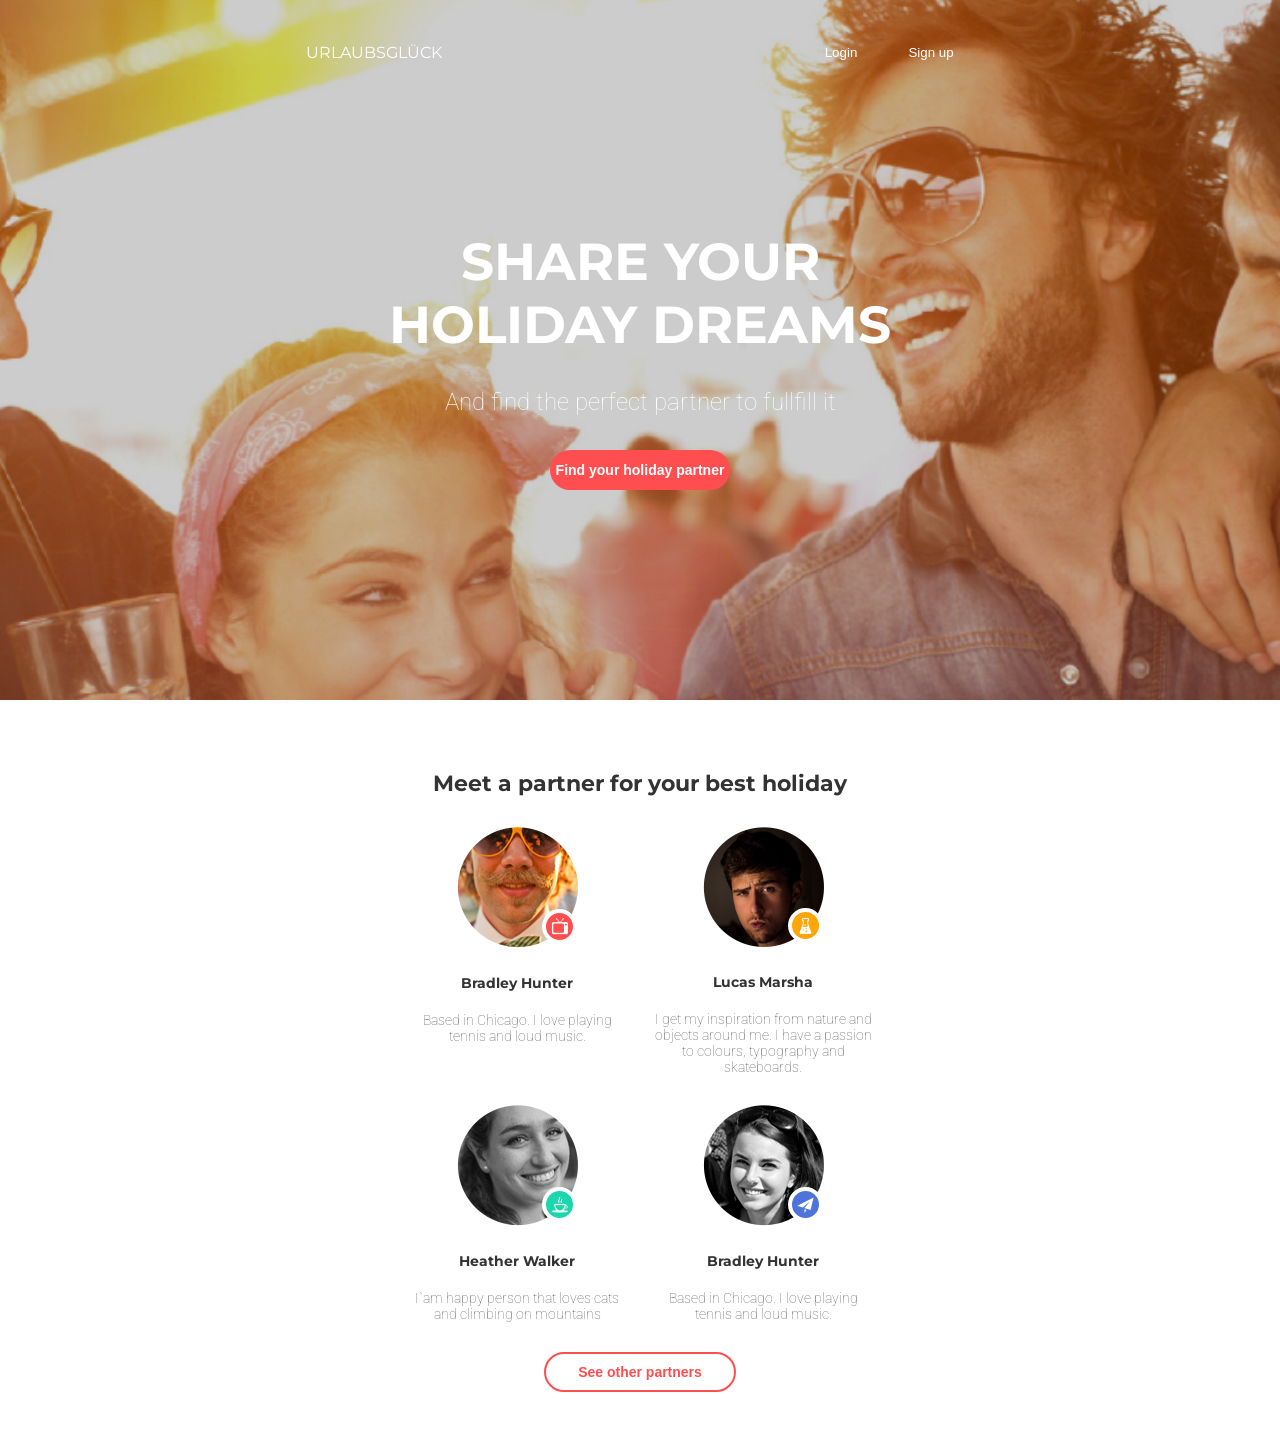
==== index.html @ a44e8bee "hw08 done" ====
<!DOCTYPE html>
<html lang="en">
  <head>
    <meta charset="UTF-8" />
    <meta name="viewport" content="width=device-width, initial-scale=1.0" />
    <title>Document</title>
    <link rel="stylesheet" href="/css/style.css" />
    <link rel="stylesheet" href="/css/media.css" />
    <link
      href="https://fonts.googleapis.com/css?family=Montserrat:700|Roboto:300&display=swap"
      rel="stylesheet"
    />
  </head>
  <body>
    <div id="wrapper">
      <div id="header">
        <div class="container">
          <div class="header-row">
            <div class="logo">
              <a href="#">Urlaubsglück</a>
            </div>
            <div class="user-box">
              <button class="authorization">
                <a href="#">Login</a>
              </button>
              <button class="authorization">
                <a href="#">Sign up</a>
              </button>
            </div>
          </div>
          <div class="title">
            <h1 class="header-text">Share your holiday dreams</h1>
            <h3 class="title-text">
              And find the perfect partner to fullfill it
            </h3>
            <button class="find-partner">Find your holiday partner</button>
          </div>
        </div>
      </div>
      <main id="main">
        <section class="banner"></section>
        <section class="section-main">
          <div class="container partners">
            <h2 class="main-title">Meet a partner for your best holiday</h2>
            <ul class="partner-list">
              <li class="partner-item">
                <div class="img-photo bradley">
                  <img src="img/bradley.png" alt="" class="partner-img" />
                </div>
                <h2 class="name">Bradley Hunter</h2>
                <p class="about">
                  Based in Chicago. I love playing tennis and loud music.
                </p>
              </li>
              <li class="partner-item">
                <div class="img-photo lucas">
                  <img src="img/lucas.png" alt="" class="partner-img" />
                </div>
                <h2 class="name">Lucas Marsha</h2>
                <p class="about">
                  I get my inspiration from nature and objects around me. I have
                  a passion to colours, typography and skateboards.
                </p>
              </li>
              <li class="partner-item">
                <div class="img-photo heather">
                  <img src="img/heather.png" alt="" class="partner-img" />
                </div>
                <h2 class="name">Heather Walker</h2>
                <p class="about">
                  I`am happy person that loves cats and climbing on mountains
                </p>
              </li>
              <li class="partner-item">
                <div class="img-photo bradley-girl">
                  <img src="img/bradley1.png" alt="" class="partner-img" />
                </div>
                <h2 class="name">Bradley Hunter</h2>
                <p class="about">
                  Based in Chicago. I love playing tennis and loud music.
                </p>
              </li>
            </ul>
            <button class="button">See other partners</button>
          </div>
        </section>
      </main>
    </div>
  </body>
</html>
---- css/style.css ----
html {
  box-sizing: border-box;
}

*,
::before,
::after {
  box-sizing: inherit;
}

a {
  text-decoration: none;
}

body {
  margin: 0;
  font-family: "Montserrat", sans-serif;
}

#wrapper {
  position: relative;
  overflow: hidden;
  width: 100%;
}

#header {
  position: absolute;
  right: 0;
  left: 0;
}

.container {
  max-width: 940px;
  margin: 0 auto;
}

/* HEADER SECTION */

.header-row {
  display: flex;
}

.logo {
  text-transform: uppercase;
}

.logo a {
  color: #ffffff;
}

.authorization {
  width: 86px;
  height: 32px;
  display: inline-block;
  vertical-align: middle;
  background-color: transparent;
  border: none;
  color: #ffffff;
}

.authorization a {
  color: #ffffff;
}

.authorization:hover {
  border: 2px solid #ffffff;
  border-radius: 20px;
}

.title {
  text-align: center;
  color: #ffffff;
}

.header-text {
  text-transform: uppercase;
  font-weight: 700;
  margin: 0;
}

.title-text {
  margin: 0 auto;
  font-family: "Roboto", sans-serif;
  font-weight: lighter;
  margin-bottom: 34px;
}

.find-partner {
  height: 40px;
  border-radius: 20px;
  background-color: #ff4e50;
  font-weight: 700;
  font-size: 14px;
  border: none;
  color: #ffffff;
}

/* MAIN SECTION */

.banner {
  background-size: cover;
  background-color: black;
}

.partners {
  padding-bottom: 72px;
}

.section-main {
  padding-top: 70px;
  text-align: center;
}

.main-title {
  font-weight: 700;
  font-size: 22px;
  margin: 0;
  color: #333333;
}

.partner-list {
  list-style: none;
  padding: 0;
  margin: 0;
}

.partner-item {
  width: 220px;
  margin: 0 auto;
  padding-bottom: 30px;
}

.img-photo {
  position: relative;
  margin-bottom: 22px;
}

.img-photo::after {
  content: "";
  position: absolute;
  display: block;
  width: 35px;
  height: 35px;
  border-radius: 50%;
  border: 4px solid #ffffff;
  right: 50px;
  bottom: 8px;
  background-repeat: no-repeat;
  background-position: center;
}

.bradley::after {
  background-image: url(/img/icon1.png);
  background-color: #ff4e50;
}

.lucas::after {
  background-image: url(/img/icon2.png);
  background-color: #ffa507;
}

.heather::after {
  background-image: url(/img/icon3.png);
  background-color: #1cd7ad;
}

.bradley-girl::after {
  background-image: url(/img/icon4.png);
  background-color: #4e73db;
}

.name {
  font-weight: 700;
  font-size: 14px;
  color: #333333;
  margin: 0;
  margin-bottom: 20px;
}

.about {
  font-family: "Roboto", sans-serif;
  font-weight: lighter;
  font-size: 14px;
  color: #666666;
  margin: 0;
}

.button {
  font-weight: 700;
  font-size: 14px;
  border-radius: 20px;
  border: 2px solid #ff4e50;
  height: 40px;
  background-color: #fff;
  color: #ff4e50;
}
---- css/media.css ----
/* MOBILE */
@media (max-width: 767px) {
  #header {
    padding-top: 20px;
  }

  .header-row {
    flex-direction: column-reverse;
    align-items: center;
  }

  .logo {
    margin-bottom: 40px;
  }

  .user-box {
    margin-bottom: 100px;
  }

  .header-text {
    width: 292px;
    font-size: 30px;
    margin: 0 auto;
    margin-bottom: 18px;
  }

  .title-text {
    width: 220px;
    font-size: 18px;
  }

  .partner {
    width: 280px;
  }

  .banner {
    background-image: url(/img/mobile.png);
    height: 540px;
    background-position: center;
    padding-top: 70px;
  }

  .partners {
    padding-bottom: 56px;
  }

  .main-title {
    padding-bottom: 20px;
  }

  .button {
    width: 280px;
  }
}

/* TABLET */
@media (min-width: 768px) {
  .container {
    width: 748px;
  }

  .header-row {
    justify-content: space-between;
    align-items: center;
    padding-top: 36px;
    padding-bottom: 162px;
  }

  .logo {
    padding-left: 40px;
  }

  .user-box {
    padding-right: 40px;
  }

  .header-text {
    margin: 0 auto;
    font-size: 52px;
    margin-bottom: 32px;
    width: 504px;
  }

  .title-text {
    width: 404px;
    font-size: 24px;
  }

  .partner {
    width: 226px;
  }

  .banner {
    background-image: url(/img/tablet.png);
    height: 700px;
  }

  .partners {
    width: 492px;
    padding-bottom: 40px;
  }

  .main-title {
    padding-bottom: 30px;
  }

  .partner-list {
    display: flex;
    flex-wrap: wrap;
  }

  .button {
    width: 192px;
  }
}

/* DESKTOP */
@media (min-width: 1440px) {
  .container {
    width: 940px;
  }

  .banner {
    background-image: url(/img/desktop.png);
  }
}
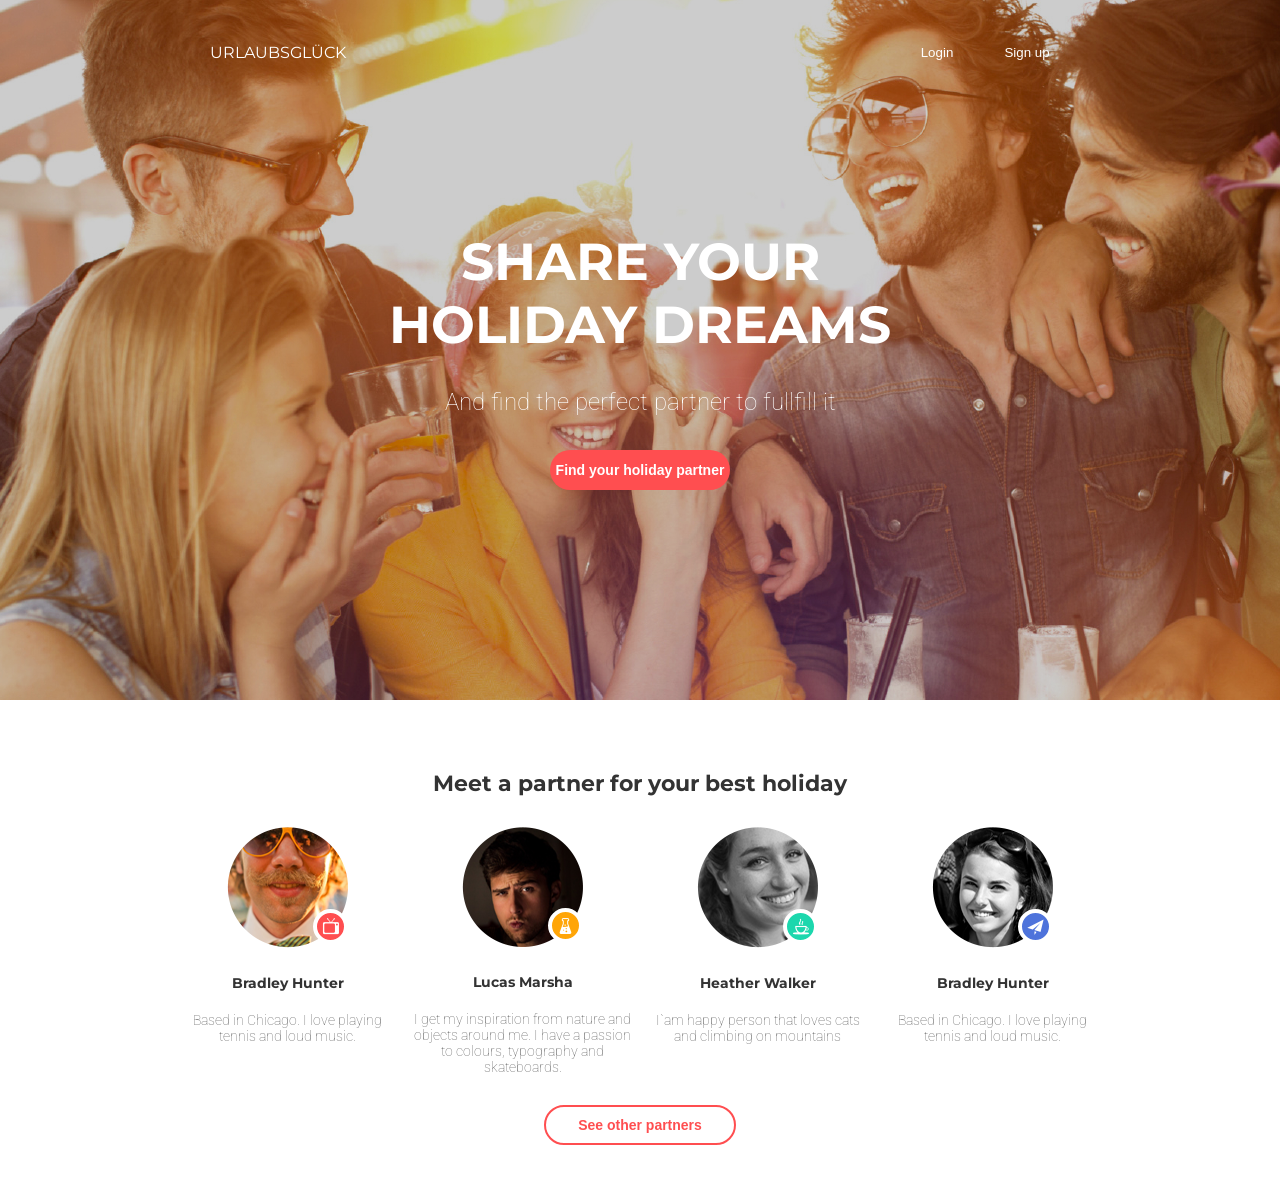
==== commit b2155e73: "fix" ====
--- a/index.html
+++ b/index.html
@@ -4,10 +4,11 @@
     <meta charset="UTF-8" />
     <meta name="viewport" content="width=device-width, initial-scale=1.0" />
     <title>Document</title>
+    <link rel="stylesheet" href="/css/normalize.css" />
     <link rel="stylesheet" href="/css/style.css" />
     <link rel="stylesheet" href="/css/media.css" />
     <link
-      href="https://fonts.googleapis.com/css?family=Montserrat:700|Roboto:300&display=swap"
+      href="https://fonts.googleapis.com/css?family=Montserrat:700%7CRoboto:300&display=swap"
       rel="stylesheet"
     />
   </head>
@@ -20,12 +21,8 @@
               <a href="#">Urlaubsglück</a>
             </div>
             <div class="user-box">
-              <button class="authorization">
-                <a href="#">Login</a>
-              </button>
-              <button class="authorization">
-                <a href="#">Sign up</a>
-              </button>
+              <button class="authorization">Login</button>
+              <button class="authorization">Sign up</button>
             </div>
           </div>
           <div class="title">
--- a/css/style.css
+++ b/css/style.css
@@ -55,10 +55,6 @@
   vertical-align: middle;
   background-color: transparent;
   border: none;
-  color: #ffffff;
-}
-
-.authorization a {
   color: #ffffff;
 }
 
--- a/css/media.css
+++ b/css/media.css
@@ -115,7 +115,7 @@
 }
 
 /* DESKTOP */
-@media (min-width: 1440px) {
+@media (min-width: 1024px) {
   .container {
     width: 940px;
   }
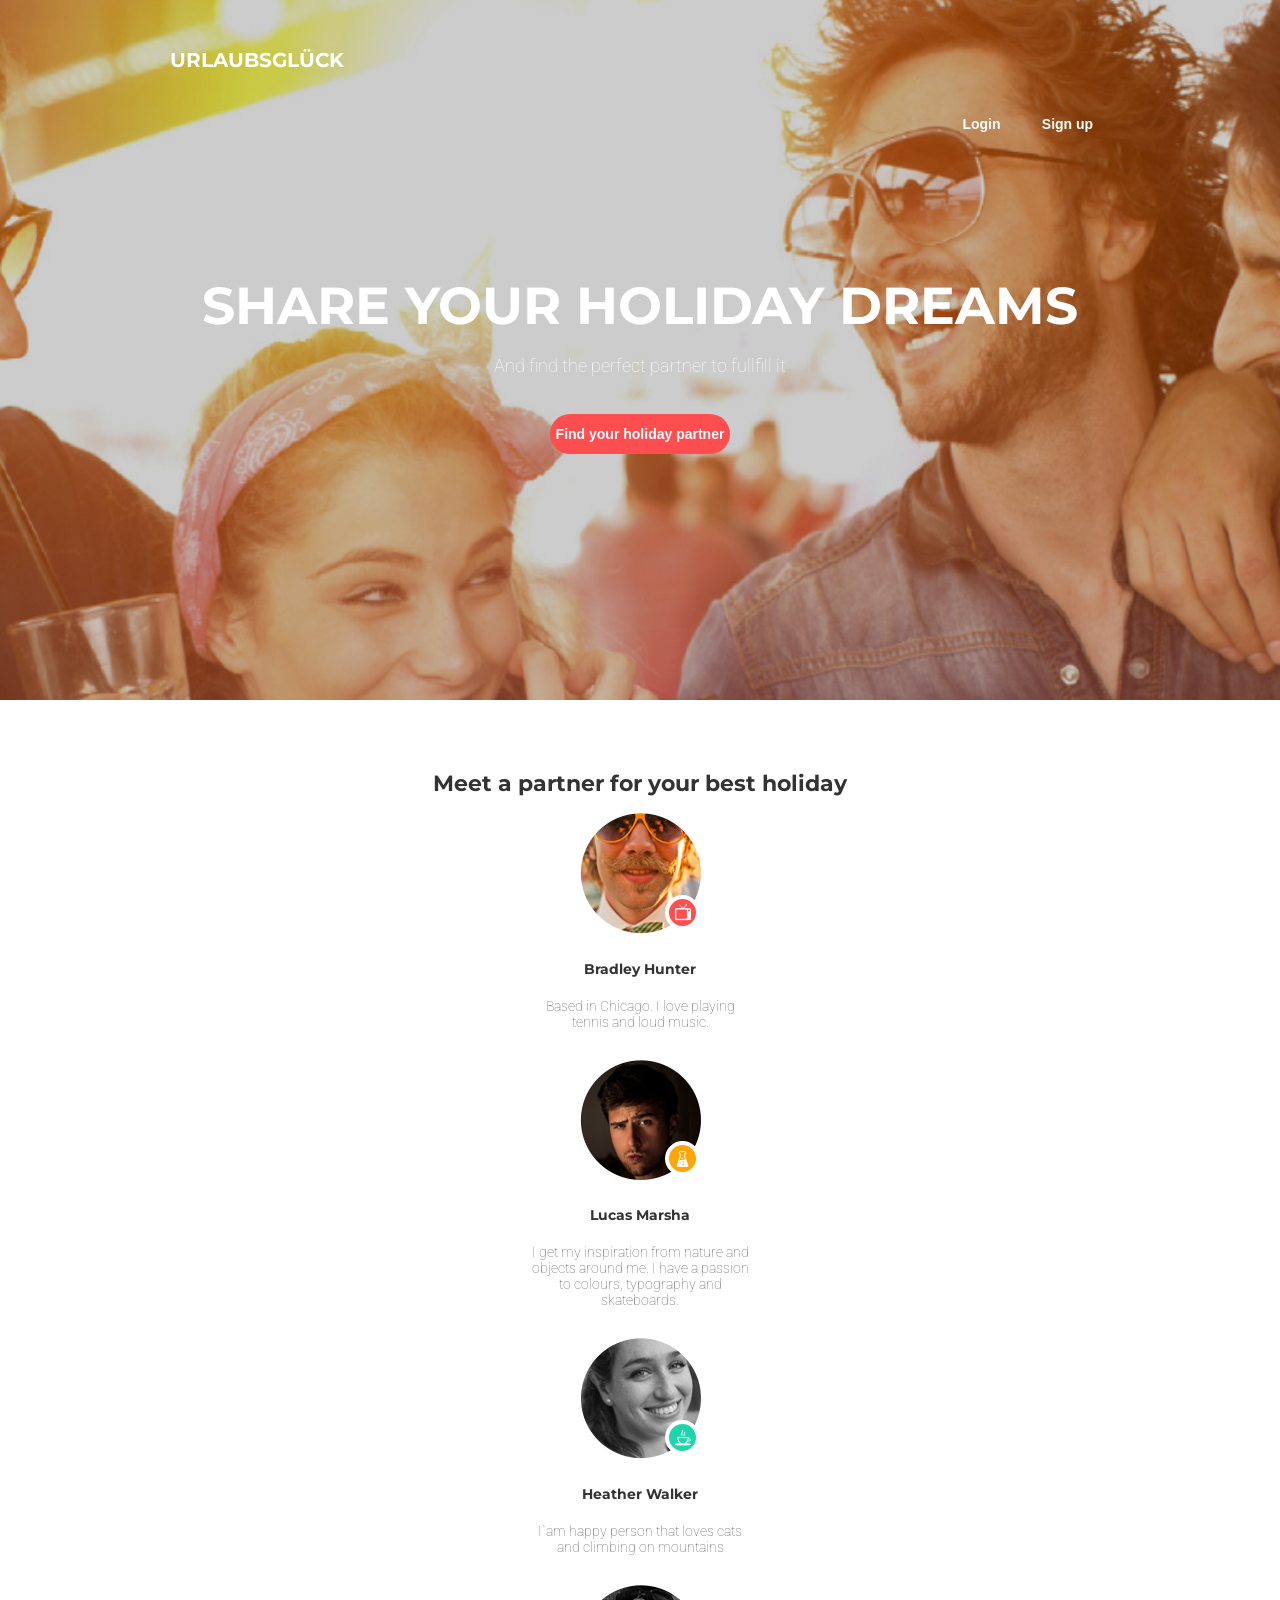
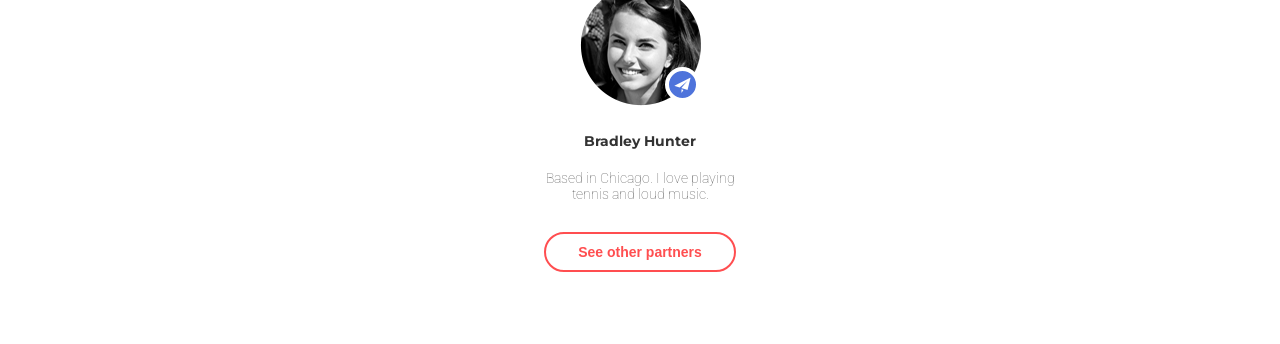
==== commit 784716f1: "hw9 done" ====
--- a/index.html
+++ b/index.html
@@ -1,87 +1,113 @@
 <!DOCTYPE html>
 <html lang="en">
-  <head>
-    <meta charset="UTF-8" />
-    <meta name="viewport" content="width=device-width, initial-scale=1.0" />
-    <title>Document</title>
-    <link rel="stylesheet" href="/css/normalize.css" />
-    <link rel="stylesheet" href="/css/style.css" />
-    <link rel="stylesheet" href="/css/media.css" />
-    <link
-      href="https://fonts.googleapis.com/css?family=Montserrat:700%7CRoboto:300&display=swap"
-      rel="stylesheet"
-    />
-  </head>
-  <body>
-    <div id="wrapper">
-      <div id="header">
-        <div class="container">
-          <div class="header-row">
-            <div class="logo">
-              <a href="#">Urlaubsglück</a>
+<head>
+  <meta charset="UTF-8" />
+  <meta name="viewport" content="width=device-width, initial-scale=1.0" />
+  <title>Document</title>
+  <link rel="stylesheet" href="/css/bootstrap-grid.min.css">
+  <link rel="stylesheet" href="/css/normalize.css" />
+  <link rel="stylesheet" href="/css/style.css" />
+  <link href="https://fonts.googleapis.com/css?family=Montserrat:700%7CRoboto:300&display=swap" rel="stylesheet" />
+</head>
+<body>
+  <div id="wrapper">
+    <header id="header">
+      <div class="container header">
+        <div class="row">
+          <div class="col-12">
+            <div class="row justify-content-md-between">
+              <div class="head col-12 col-md-5 col-xl-3">
+                <a href="#">Urlaubsglück</a>
+              </div>
+              <div class="col-12 col-md-6 col-xl-3">
+                <div class="user-box">
+                  <button class="authorization">Login</button>
+                  <button class="authorization">Sign up</button>
+                </div>
+              </div>
             </div>
-            <div class="user-box">
-              <button class="authorization">Login</button>
-              <button class="authorization">Sign up</button>
+            <div class="row title justify-content-center">
+              <div class="col-12 col-md-9 col-xl-8">
+                <div class="content">
+                  <h1 class="header-text">Share your holiday dreams</h1>
+                  <h3 class="title-text">
+                    And find the perfect partner to fullfill it
+                  </h3>
+                  <button class="find-partner">Find your holiday partner</button>
+                </div>
+              </div>
             </div>
-          </div>
-          <div class="title">
-            <h1 class="header-text">Share your holiday dreams</h1>
-            <h3 class="title-text">
-              And find the perfect partner to fullfill it
-            </h3>
-            <button class="find-partner">Find your holiday partner</button>
           </div>
         </div>
       </div>
-      <main id="main">
-        <section class="banner"></section>
-        <section class="section-main">
-          <div class="container partners">
-            <h2 class="main-title">Meet a partner for your best holiday</h2>
-            <ul class="partner-list">
-              <li class="partner-item">
-                <div class="img-photo bradley">
-                  <img src="img/bradley.png" alt="" class="partner-img" />
+    </header>
+
+    <main id="main">
+      <section class="banner"></section>
+      <section class="section-main">
+        <div class="container partners">
+          <div class="row justify-content-md-between">
+            <div class="col-12">
+              <h2 class="main-title">Meet a partner for your best holiday</h2>
+              <div class="row">
+                <div class="col-12">
+                  <ul class="partner-list">
+                    <div class="row">
+                      <div class="col-12 col-md-6 col-xl-3">
+                        <li class="partner-item">
+                          <div class="img-photo bradley">
+                            <img src="img/bradley.png" alt="" class="partner-img" />
+                          </div>
+                          <h2 class="name">Bradley Hunter</h2>
+                          <p class="about">
+                            Based in Chicago. I love playing tennis and loud music.
+                          </p>
+                        </li>
+                      </div>
+                      <div class="col-12 col-md-6 col-xl-3">
+                        <li class="partner-item">
+                          <div class="img-photo lucas">
+                            <img src="img/lucas.png" alt="" class="partner-img" />
+                          </div>
+                          <h2 class="name">Lucas Marsha</h2>
+                          <p class="about">
+                            I get my inspiration from nature and objects around me. I have
+                            a passion to colours, typography and skateboards.
+                          </p>
+                        </li>
+                      </div>
+                      <div class="col-12 col-md-6 col-xl-3">
+                        <li class="partner-item">
+                          <div class="img-photo heather">
+                            <img src="img/heather.png" alt="" class="partner-img" />
+                          </div>
+                          <h2 class="name">Heather Walker</h2>
+                          <p class="about">
+                            I`am happy person that loves cats and climbing on mountains
+                          </p>
+                        </li>
+                      </div>
+                      <div class="col-12 col-md-6 col-xl-3">
+                        <li class="partner-item">
+                          <div class="img-photo bradley-girl">
+                            <img src="img/bradley1.png" alt="" class="partner-img" />
+                          </div>
+                          <h2 class="name">Bradley Hunter</h2>
+                          <p class="about">
+                            Based in Chicago. I love playing tennis and loud music.
+                          </p>
+                        </li>
+                      </div>
+                    </div>
+                  </ul>
                 </div>
-                <h2 class="name">Bradley Hunter</h2>
-                <p class="about">
-                  Based in Chicago. I love playing tennis and loud music.
-                </p>
-              </li>
-              <li class="partner-item">
-                <div class="img-photo lucas">
-                  <img src="img/lucas.png" alt="" class="partner-img" />
-                </div>
-                <h2 class="name">Lucas Marsha</h2>
-                <p class="about">
-                  I get my inspiration from nature and objects around me. I have
-                  a passion to colours, typography and skateboards.
-                </p>
-              </li>
-              <li class="partner-item">
-                <div class="img-photo heather">
-                  <img src="img/heather.png" alt="" class="partner-img" />
-                </div>
-                <h2 class="name">Heather Walker</h2>
-                <p class="about">
-                  I`am happy person that loves cats and climbing on mountains
-                </p>
-              </li>
-              <li class="partner-item">
-                <div class="img-photo bradley-girl">
-                  <img src="img/bradley1.png" alt="" class="partner-img" />
-                </div>
-                <h2 class="name">Bradley Hunter</h2>
-                <p class="about">
-                  Based in Chicago. I love playing tennis and loud music.
-                </p>
-              </li>
-            </ul>
-            <button class="button">See other partners</button>
+              </div>
+            </div>
           </div>
-        </section>
-      </main>
-    </div>
-  </body>
-</html>
+          <button class="button">See other partners</button>
+        </div>
+      </section>
+    </main>
+  </div>
+</body>
+</html>
--- a/css/style.css
+++ b/css/style.css
@@ -30,14 +30,32 @@
 }
 
 .container {
-  max-width: 940px;
+  max-width: 320px;
   margin: 0 auto;
 }
 
 /* HEADER SECTION */
 
-.header-row {
-  display: flex;
+@media (max-width: 767px) {
+  .header .row {
+    flex-direction: column-reverse;
+    padding-top: 10px;
+    text-align: center;
+  }
+}
+
+
+.head {
+  flex-direction: column-reverse;
+  text-transform: uppercase;
+  font-size: 20px;
+  font-weight: bold;
+  padding-bottom: 36px;
+}
+
+.head a {
+  color: #fff;
+
 }
 
 .logo {
@@ -46,6 +64,11 @@
 
 .logo a {
   color: #ffffff;
+}
+
+.user-box {
+  justify-content: flex-end;
+  padding-bottom: 114px;
 }
 
 .authorization {
@@ -55,6 +78,8 @@
   vertical-align: middle;
   background-color: transparent;
   border: none;
+  font-size: 14px;
+  font-weight: bold;
   color: #ffffff;
 }
 
@@ -70,15 +95,28 @@
 
 .header-text {
   text-transform: uppercase;
-  font-weight: 700;
+  font-size: 30px;
+  font-weight: 700;
+  padding-bottom: 18px;
   margin: 0;
 }
 
 .title-text {
   margin: 0 auto;
   font-family: "Roboto", sans-serif;
+  font-size: 18px;
   font-weight: lighter;
-  margin-bottom: 34px;
+  margin-bottom: 16px;
+}
+
+@media (max-width: 767px) {
+  .title .col-12 {
+    padding: 0;
+  }
+  
+  .title-text {
+    max-width: 222px;
+  }
 }
 
 .find-partner {
@@ -94,6 +132,9 @@
 /* MAIN SECTION */
 
 .banner {
+  background-image: url(/img/mobile.png);
+  height: 540px;
+  padding-top: 70px;
   background-size: cover;
   background-color: black;
 }
@@ -110,6 +151,7 @@
 .main-title {
   font-weight: 700;
   font-size: 22px;
+  padding-bottom: 16px;
   margin: 0;
   color: #333333;
 }
@@ -189,4 +231,57 @@
   height: 40px;
   background-color: #fff;
   color: #ff4e50;
-}
+  width: 192px;
+}
+
+
+/* MEDIA  */
+
+@media (min-width: 768px) {
+  .container {
+    min-width: 492px;
+  }
+
+  #header {
+  padding-top: 48px;  
+  }
+
+  .header {
+  max-width: 748px;
+  }
+
+  .header-text {
+    font-size: 52px;
+  }
+
+  .title-text {
+    margin-bottom: 38px;
+  }
+
+  .user-box {
+    display: flex;
+    padding-bottom: 134px;
+  }
+
+  .banner {
+    height: 700px;
+    background-image: url(/img/tablet.png);
+  }
+}
+
+@media (min-width: 1200px) {
+  .container {
+    min-width: 941px;
+  }
+}
+
+
+@media (min-width: 1440px) {
+  .container {
+    min-width: 970px;
+  }
+
+  .banner {
+    background-image: url(/img/desktop.png);
+  }
+}
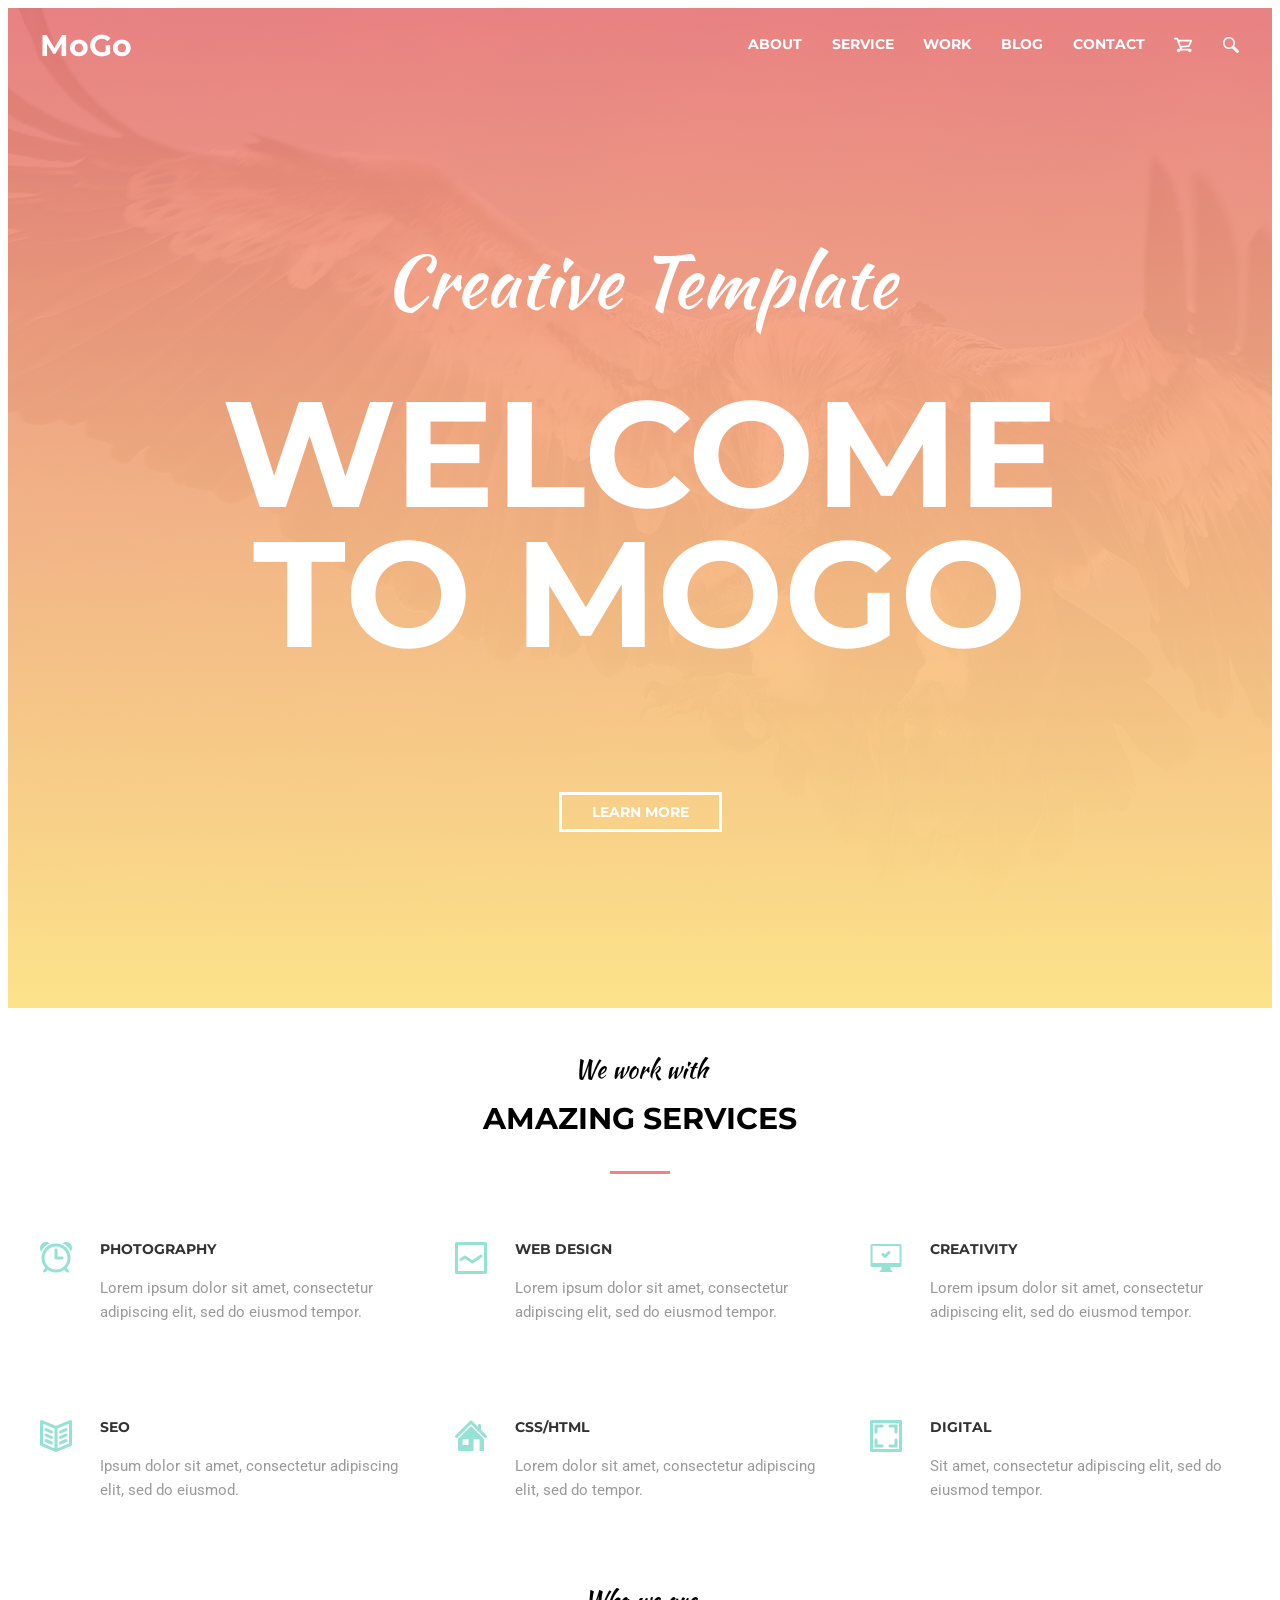
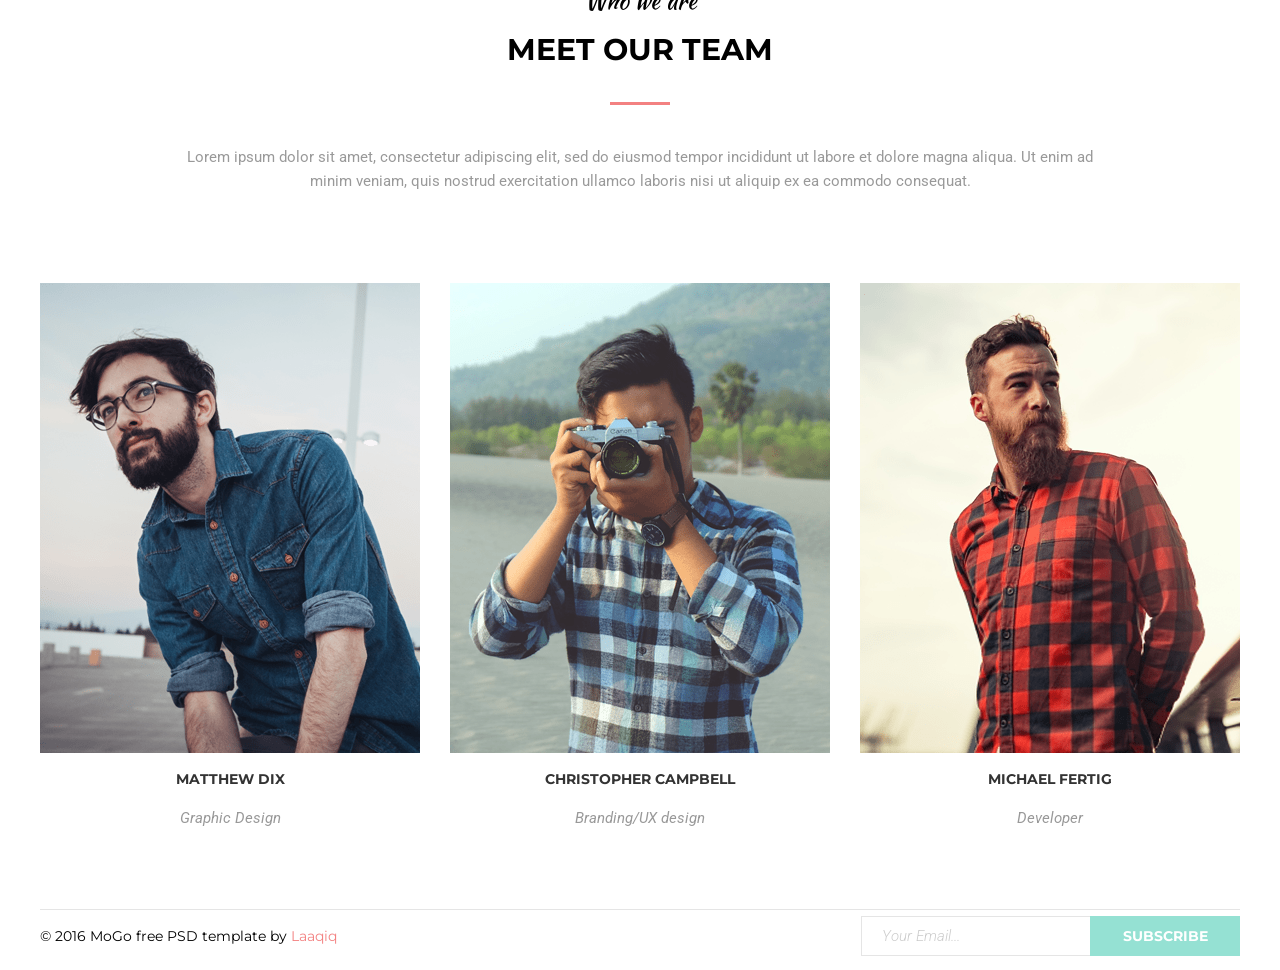
==== commit c29bccf6: "hw10 done" ====
--- a/index.html
+++ b/index.html
@@ -1,113 +1,238 @@
 <!DOCTYPE html>
 <html lang="en">
-<head>
-  <meta charset="UTF-8" />
-  <meta name="viewport" content="width=device-width, initial-scale=1.0" />
-  <title>Document</title>
-  <link rel="stylesheet" href="/css/bootstrap-grid.min.css">
-  <link rel="stylesheet" href="/css/normalize.css" />
-  <link rel="stylesheet" href="/css/style.css" />
-  <link href="https://fonts.googleapis.com/css?family=Montserrat:700%7CRoboto:300&display=swap" rel="stylesheet" />
-</head>
-<body>
-  <div id="wrapper">
-    <header id="header">
-      <div class="container header">
-        <div class="row">
-          <div class="col-12">
-            <div class="row justify-content-md-between">
-              <div class="head col-12 col-md-5 col-xl-3">
-                <a href="#">Urlaubsglück</a>
-              </div>
-              <div class="col-12 col-md-6 col-xl-3">
-                <div class="user-box">
-                  <button class="authorization">Login</button>
-                  <button class="authorization">Sign up</button>
+  <head>
+    <meta charset="UTF-8" />
+    <meta name="viewport" content="width=device-width, initial-scale=1.0" />
+    <title>Document</title>
+    <link rel="stylesheet" href="/css/normalize.css" />
+    <link rel="stylesheet" href="css/style.css" />
+    <link
+      href="https://fonts.googleapis.com/css?family=Kaushan+Script%7CMontserrat:400,700%7CRoboto:300i,400&display=swap"
+      rel="stylesheet"
+    />
+  </head>
+  <body>
+    <div id="wrapper">
+      <header class="page-header">
+        <nav class="page-nav container">
+          <a href="#" class="site-logo">MoGo</a>
+          <ul class="list site-navigation page-nav__site-navigation">
+            <li class="site-navigation__item">
+              <a href="#" class="site-navigation__link">about</a>
+            </li>
+            <li class="site-navigation__item">
+              <a href="#" class="site-navigation__link">service</a>
+            </li>
+            <li class="site-navigation__item">
+              <a href="#" class="site-navigation__link">work</a>
+            </li>
+            <li class="site-navigation__item">
+              <a href="#" class="site-navigation__link">blog</a>
+            </li>
+            <li class="site-navigation__item">
+              <a href="#" class="site-navigation__link">contact</a>
+            </li>
+            <li class="site-navigation__item">
+              <a href="#" class="site-navigation__link">
+                <svg class="site-navigation--svg">
+                  <use href="img/sprite-header.svg#cart"></use>
+                </svg>
+              </a>
+            </li>
+            <li class="site-navigation__item">
+              <a href="#" class="site-navigation__link">
+                <svg class="site-navigation--svg">
+                  <use href="img/sprite-header.svg#glass"></use>
+                </svg>
+              </a>
+            </li>
+          </ul>
+        </nav>
+      </header>
+      <main class="main">
+        <section class="banner">
+          <div class="container">
+            <h2 class="banner__header-top">Creative Template</h2>
+            <h3 class="banner__header-bottom">welcome to mogo</h3>
+            <a class="banner__button" href="#">learn more</a>
+          </div>
+        </section>
+        <section class="services container">
+          <h2 class="services__header-top">We work with</h2>
+          <h2 class="services__header-bottom">amazing services</h2>
+          <ul class="list section__list">
+            <li class="services__item services__iсon services__iсon--clock">
+              <h3 class="services__item-title">photography</h3>
+              <p class="services__item-text">
+                Lorem ipsum dolor sit amet, consectetur adipiscing elit, sed do
+                eiusmod tempor.
+              </p>
+            </li>
+            <li class="services__item services__iсon services__iсon--graph">
+              <h3 class="services__item-title">web design</h3>
+              <p class="services__item-text">
+                Lorem ipsum dolor sit amet, consectetur adipiscing elit, sed do
+                eiusmod tempor.
+              </p>
+            </li>
+            <li class="services__item services__iсon services__iсon--computer">
+              <h3 class="services__item-title">creativity</h3>
+              <p class="services__item-text">
+                Lorem ipsum dolor sit amet, consectetur adipiscing elit, sed do
+                eiusmod tempor.
+              </p>
+            </li>
+            <li class="services__item services__iсon services__iсon--book">
+              <h3 class="services__item-title">seo</h3>
+              <p class="services__item-text">
+                Ipsum dolor sit amet, consectetur adipiscing elit, sed do
+                eiusmod.
+              </p>
+            </li>
+            <li class="services__item services__iсon services__iсon--house">
+              <h3 class="services__item-title">css/html</h3>
+              <p class="services__item-text">
+                Lorem dolor sit amet, consectetur adipiscing elit, sed do
+                tempor.
+              </p>
+            </li>
+            <li class="services__item services__iсon services__iсon--box">
+              <h3 class="services__item-title">digital</h3>
+              <p class="services__item-text">
+                Sit amet, consectetur adipiscing elit, sed do eiusmod tempor.
+              </p>
+            </li>
+          </ul>
+        </section>
+        <section class="team container">
+          <h2 class="team__header-top">Who we are</h2>
+          <h2 class="team__header-bottom">meet our team</h2>
+          <div class="team__info">
+            <p class="team__info-text">
+              Lorem ipsum dolor sit amet, consectetur adipiscing elit, sed do
+              eiusmod tempor incididunt ut labore et dolore magna aliqua. Ut
+              enim ad minim veniam, quis nostrud exercitation ullamco laboris
+              nisi ut aliquip ex ea commodo consequat.
+            </p>
+          </div>
+          <div class="team__list section__list">
+            <div class="team__item">
+              <div class="team__item-img">
+                <img 
+                srcset="/img/team/photo1-min.png 380w, /img/team/photo1@2x-min.png 760w"
+                src="img/team/photo1-min.png"
+                sizes="380px"
+                alt="matthew-dix"
+                height="470" />
+                <div class="team__item-overlay">
+                  <a href="#" class="team__item-link">
+                    <svg class="team__item-svg">
+                      <use href="img/sprite.svg#facebook"></use>
+                    </svg>
+                  </a>
+                  <a href="#" class="team__item-link">
+                    <svg class="team__item-svg">
+                      <use href="img/sprite.svg#twitter"></use>
+                    </svg>
+                  </a>
+                  <a href="#" class="team__item-link">
+                    <svg class="team__item-svg">
+                      <use href="img/sprite.svg#pinterest"></use>
+                    </svg>
+                  </a>
+                  <a href="#" class="team__item-link">
+                    <svg class="team__item-svg">
+                      <use href="img/sprite.svg#instagram"></use>
+                    </svg>
+                  </a>
                 </div>
               </div>
+              <h3 class="team__item-name">matthew dix</h3>
+              <p class="team__item-occupation">Graphic Design</p>
             </div>
-            <div class="row title justify-content-center">
-              <div class="col-12 col-md-9 col-xl-8">
-                <div class="content">
-                  <h1 class="header-text">Share your holiday dreams</h1>
-                  <h3 class="title-text">
-                    And find the perfect partner to fullfill it
-                  </h3>
-                  <button class="find-partner">Find your holiday partner</button>
+            <div class="team__item">
+              <div class="team__item-img">
+                <img 
+                srcset="/img/team/photo2-min.png 380w, /img/team/photo2@2x-min.png 760w"
+                src="img/team/photo1-min.png"
+                sizes="380px"
+                alt="christopher-campbell"
+                height="470" />
+                <div class="team__item-overlay">
+                  <a href="#" class="team__item-link">
+                    <svg class="team__item-svg">
+                      <use href="img/sprite.svg#facebook"></use>
+                    </svg>
+                  </a>
+                  <a href="#" class="team__item-link">
+                    <svg class="team__item-svg">
+                      <use href="img/sprite.svg#twitter"></use>
+                    </svg>
+                  </a>
+                  <a href="#" class="team__item-link">
+                    <svg class="team__item-svg">
+                      <use href="img/sprite.svg#pinterest"></use>
+                    </svg>
+                  </a>
+                  <a href="#" class="team__item-link">
+                    <svg class="team__item-svg">
+                      <use href="img/sprite.svg#instagram"></use>
+                    </svg>
+                  </a>
                 </div>
               </div>
+              <h3 class="team__item-name">christopher campbell</h3>
+              <p class="team__item-occupation">Branding/UX design</p>
+            </div>
+            <div class="team__item">
+              <div class="team__item-img">
+                <img 
+                srcset="/img/team/photo3-min.png 380w, /img/team/photo3@2x-min.png 760w"
+                src="img/team/photo3-min.png"
+                sizes="380px"
+                alt="michael-fertig"
+                height="470" />
+                <div class="team__item-overlay">
+                  <a href="#" class="team__item-link">
+                    <svg class="team__item-svg">
+                      <use href="img/sprite.svg#facebook"></use>
+                    </svg>
+                  </a>
+                  <a href="#" class="team__item-link">
+                    <svg class="team__item-svg">
+                      <use href="img/sprite.svg#twitter"></use>
+                    </svg>
+                  </a>
+                  <a href="#" class="team__item-link">
+                    <svg class="team__item-svg">
+                      <use href="img/sprite.svg#pinterest"></use>
+                    </svg>
+                  </a>
+                  <a href="#" class="team__item-link">
+                    <svg class="team__item-svg">
+                      <use href="img/sprite.svg#instagram"></use>
+                    </svg>
+                  </a>
+                </div>
+              </div>
+              <h3 class="team__item-name">michael fertig</h3>
+              <p class="team__item-occupation">Developer</p>
             </div>
           </div>
+        </section>
+      </main>
+      <footer class="footer">
+        <div class="footer__container">
+          <p class="footer__container-text">
+            &#169; 2016 MoGo free PSD template by
+            <a href="#" class="footer__container-author">Laaqiq</a>
+          </p>
+          <form action="#" method="get">
+            <input type="email" name="main" placeholder="Your Email..." />
+            <input type="submit" value="subscribe" />
+          </form>
         </div>
-      </div>
-    </header>
-
-    <main id="main">
-      <section class="banner"></section>
-      <section class="section-main">
-        <div class="container partners">
-          <div class="row justify-content-md-between">
-            <div class="col-12">
-              <h2 class="main-title">Meet a partner for your best holiday</h2>
-              <div class="row">
-                <div class="col-12">
-                  <ul class="partner-list">
-                    <div class="row">
-                      <div class="col-12 col-md-6 col-xl-3">
-                        <li class="partner-item">
-                          <div class="img-photo bradley">
-                            <img src="img/bradley.png" alt="" class="partner-img" />
-                          </div>
-                          <h2 class="name">Bradley Hunter</h2>
-                          <p class="about">
-                            Based in Chicago. I love playing tennis and loud music.
-                          </p>
-                        </li>
-                      </div>
-                      <div class="col-12 col-md-6 col-xl-3">
-                        <li class="partner-item">
-                          <div class="img-photo lucas">
-                            <img src="img/lucas.png" alt="" class="partner-img" />
-                          </div>
-                          <h2 class="name">Lucas Marsha</h2>
-                          <p class="about">
-                            I get my inspiration from nature and objects around me. I have
-                            a passion to colours, typography and skateboards.
-                          </p>
-                        </li>
-                      </div>
-                      <div class="col-12 col-md-6 col-xl-3">
-                        <li class="partner-item">
-                          <div class="img-photo heather">
-                            <img src="img/heather.png" alt="" class="partner-img" />
-                          </div>
-                          <h2 class="name">Heather Walker</h2>
-                          <p class="about">
-                            I`am happy person that loves cats and climbing on mountains
-                          </p>
-                        </li>
-                      </div>
-                      <div class="col-12 col-md-6 col-xl-3">
-                        <li class="partner-item">
-                          <div class="img-photo bradley-girl">
-                            <img src="img/bradley1.png" alt="" class="partner-img" />
-                          </div>
-                          <h2 class="name">Bradley Hunter</h2>
-                          <p class="about">
-                            Based in Chicago. I love playing tennis and loud music.
-                          </p>
-                        </li>
-                      </div>
-                    </div>
-                  </ul>
-                </div>
-              </div>
-            </div>
-          </div>
-          <button class="button">See other partners</button>
-        </div>
-      </section>
-    </main>
-  </div>
-</body>
-</html>+      </footer>
+    </div>
+  </body>
+</html>
--- a/css/style.css
+++ b/css/style.css
@@ -3,285 +3,461 @@
 }
 
 *,
-::before,
-::after {
+*::before,
+*::after {
   box-sizing: inherit;
+}
+
+#wrapper {
+  position: relative;
+  width: 100%;
+  overflow: hidden;
+}
+
+img {
+  display: block;
+  max-width: 100%;
+  height: auto;
+}
+
+.list {
+  list-style: none;
+  padding: 0;
+  margin: 0;
+}
+
+.section__list {
+  display: flex;
+  justify-content: space-between;
+  flex-wrap: wrap;
+}
+
+body {
+  font-family: "Roboto", sans-serif;
+  font-size: 15px;
+  line-height: 24px;
+}
+
+.container {
+  max-width: 1200px;
+  margin: 0 auto;
+  padding: 0;
 }
 
 a {
   text-decoration: none;
 }
 
-body {
-  margin: 0;
-  font-family: "Montserrat", sans-serif;
-}
-
-#wrapper {
-  position: relative;
-  overflow: hidden;
+:hover {
+  transition: linear 200ms;
+}
+
+/* HEADER SECTION */
+
+.page-header {
+  position: absolute;
   width: 100%;
-}
-
-#header {
-  position: absolute;
-  right: 0;
-  left: 0;
-}
-
-.container {
-  max-width: 320px;
+  font-family: "Montserrat", sans-serif;
   margin: 0 auto;
-}
-
-/* HEADER SECTION */
-
-@media (max-width: 767px) {
-  .header .row {
-    flex-direction: column-reverse;
-    padding-top: 10px;
-    text-align: center;
-  }
-}
-
-
-.head {
-  flex-direction: column-reverse;
-  text-transform: uppercase;
-  font-size: 20px;
-  font-weight: bold;
-  padding-bottom: 36px;
-}
-
-.head a {
+  padding: 0 15px;
+}
+
+.page-nav {
+  display: flex;
+  align-items: flex-end;
+  justify-content: space-between;
+  min-height: 50px;
+}
+
+.page-nav__site-navigation {
+  width: 492px;
+}
+
+.site-logo {
   color: #fff;
-
-}
-
-.logo {
-  text-transform: uppercase;
-}
-
-.logo a {
-  color: #ffffff;
-}
-
-.user-box {
-  justify-content: flex-end;
-  padding-bottom: 114px;
-}
-
-.authorization {
-  width: 86px;
-  height: 32px;
-  display: inline-block;
-  vertical-align: middle;
-  background-color: transparent;
-  border: none;
-  font-size: 14px;
-  font-weight: bold;
-  color: #ffffff;
-}
-
-.authorization:hover {
-  border: 2px solid #ffffff;
-  border-radius: 20px;
-}
-
-.title {
-  text-align: center;
-  color: #ffffff;
-}
-
-.header-text {
-  text-transform: uppercase;
   font-size: 30px;
   font-weight: 700;
-  padding-bottom: 18px;
-  margin: 0;
-}
-
-.title-text {
-  margin: 0 auto;
-  font-family: "Roboto", sans-serif;
-  font-size: 18px;
-  font-weight: lighter;
-  margin-bottom: 16px;
-}
-
-@media (max-width: 767px) {
-  .title .col-12 {
-    padding: 0;
+}
+
+.site-navigation {
+  display: flex;
+  justify-content: space-between;
+  text-transform: uppercase;
+  font-weight: 400;
+  font-size: 14px;
+  line-height: 1;
+}
+
+.site-navigation__item:hover ::after {
+  visibility: visible;
+}
+
+.site-navigation__item a {
+  font-weight: bold;
+  color: #fff;
+}
+
+.site-navigation__item a:hover {
+  color: #fce38a;
+}
+
+.site-navigation__link::after {
+  position: relative;
+  bottom: -11px;
+  content: "";
+  display: block;
+  height: 3px;
+  width: auto;
+  background-color: #fce38a;
+  visibility: hidden;
+}
+
+.site-navigation--svg {
+  height: 16px;
+  width: 18px;
+}
+
+/* BANNER SECTION */
+
+.banner {
+  height: 1000px;
+  position: relative;
+  background-image: url(/img/background_bird.png);
+  background-size: cover;
+  background-position: center;
+  text-align: center;
+  color: #fff;
+  z-index: -1;
+  margin-bottom: 50px;
+}
+
+@media (min-resolution 192dpi), (min-resolution 2dppx) {
+  .banner {
+    background-image: url(/img/background_bird@2x.png);
   }
-  
-  .title-text {
-    max-width: 222px;
+}
+
+@media (-webkit-min-device-pixel-ratio: 2), (min-resolution: 192dpi) {
+  .banner {
+    background: url(/img/background_bird@2x.png) no-repeat cover;
   }
 }
 
-.find-partner {
-  height: 40px;
-  border-radius: 20px;
-  background-color: #ff4e50;
-  font-weight: 700;
-  font-size: 14px;
-  border: none;
-  color: #ffffff;
-}
-
-/* MAIN SECTION */
-
-.banner {
-  background-image: url(/img/mobile.png);
-  height: 540px;
-  padding-top: 70px;
-  background-size: cover;
-  background-color: black;
-}
-
-.partners {
-  padding-bottom: 72px;
-}
-
-.section-main {
-  padding-top: 70px;
-  text-align: center;
-}
-
-.main-title {
-  font-weight: 700;
-  font-size: 22px;
-  padding-bottom: 16px;
-  margin: 0;
-  color: #333333;
-}
-
-.partner-list {
-  list-style: none;
-  padding: 0;
-  margin: 0;
-}
-
-.partner-item {
-  width: 220px;
-  margin: 0 auto;
-  padding-bottom: 30px;
-}
-
-.img-photo {
-  position: relative;
-  margin-bottom: 22px;
-}
-
-.img-photo::after {
+.banner::before {
   content: "";
   position: absolute;
+  top: 0;
+  right: 0;
+  bottom: 0;
+  left: 0;
+  z-index: 0;
+  background: linear-gradient(
+    0deg,
+    rgba(252, 227, 138, 1) 0%,
+    rgba(243, 129, 129, 0.9) 100%
+  );
+}
+
+.banner * {
+  position: relative;
+  z-index: 1;
+}
+
+.banner__header-top {
+  font-family: "Kaushan Script", cursive;
+  font-size: 72px;
+  line-height: 1.2;
+  font-weight: 400;
+  margin-top: 0;
+  padding-top: 230px;
+}
+
+.banner__header-bottom {
+  font-family: "Montserrat", sans-serif;
+  text-transform: uppercase;
+  font-size: 150px;
+  line-height: 140px;
+  padding: 0 60px;
+  margin: 0 0 136px;
+}
+
+.banner__button {
+  font-size: 14px;
+  border: 3px solid #fff;
+  padding: 8px 30px;
+  font-weight: bold;
+  color: #fff;
+  text-transform: uppercase;
+  font-family: "Montserrat", sans-serif;
+}
+
+/* SERVICES SECTION  */
+
+.services {
+  max-width: 1200px;
+  margin: 0 auto;
+  margin-bottom: 72px;
+}
+
+.services__header-top {
+  text-align: center;
+  font-family: "Kaushan Script", cursive;
+  font-weight: normal;
+  font-size: 24px;
+  padding: 0;
+  margin: 0;
+}
+
+.services__header-bottom {
+  font-family: "Montserrat", sans-serif;
+  text-transform: uppercase;
+  font-size: 30px;
+  text-align: center;
+}
+
+.services__header-bottom::after {
+  content: "";
   display: block;
-  width: 35px;
-  height: 35px;
-  border-radius: 50%;
-  border: 4px solid #ffffff;
-  right: 50px;
-  bottom: 8px;
+  height: 3px;
+  width: 60px;
+  background-color: #f38181;
+  margin: 40px auto 63px;
+}
+
+.services__item {
+  position: relative;
+  flex: 0 0 370px;
+  margin-bottom: 76px;
+}
+
+.services__item:nth-child(n + 3) {
+  margin-bottom: 0px;
+}
+
+.services__iсon::before {
+  position: absolute;
+  content: "";
+  display: block;
+  top: 5px;
+  height: 32px;
+  width: 32px;
   background-repeat: no-repeat;
-  background-position: center;
-}
-
-.bradley::after {
-  background-image: url(/img/icon1.png);
-  background-color: #ff4e50;
-}
-
-.lucas::after {
-  background-image: url(/img/icon2.png);
-  background-color: #ffa507;
-}
-
-.heather::after {
-  background-image: url(/img/icon3.png);
-  background-color: #1cd7ad;
-}
-
-.bradley-girl::after {
-  background-image: url(/img/icon4.png);
-  background-color: #4e73db;
-}
-
-.name {
+  background-position: left;
+}
+
+.services__item-title {
+  text-transform: uppercase;
+  font-family: "Montserrat", sans-serif;
+  font-weight: bold;
+  color: #333333;
+  font-size: 14px;
+  margin: 0;
+  margin-left: 60px;
+}
+
+.services__item-text {
+  margin-left: 60px;
+  color: #999999;
+}
+
+/* ICONS SECTION */
+
+.services__iсon--clock::before {
+  background-image: url(/img/icons/photography.png);
+}
+
+.services__iсon--graph::before {
+  background-image: url(/img/icons/web-desing.png);
+}
+
+.services__iсon--computer::before {
+  background-image: url(/img/icons/creativity.png);
+}
+
+.services__iсon--book::before {
+  background-image: url(/img/icons/seo.png);
+}
+
+.services__iсon--house::before {
+  background-image: url(/img/icons/html.png);
+}
+
+.services__iсon--box::before {
+  background-image: url(/img/icons/digital.png);
+}
+
+/* TEAM SECTION */
+
+.team {
+  margin-top: 25px;
+  max-width: 1200px;
+  margin: 0 auto;
+  padding: 0;
+}
+
+.team__header-top {
+  text-align: center;
+  font-family: "Kaushan Script", cursive;
+  font-weight: normal;
+  font-size: 24px;
+  padding: 0;
+  margin: 0;
+}
+
+.team__header-bottom {
+  font-family: "Montserrat", sans-serif;
+  text-transform: uppercase;
+  font-size: 30px;
+  text-align: center;
+}
+
+.team__header-bottom::after {
+  content: "";
+  display: block;
+  height: 3px;
+  width: 60px;
+  background-color: #f38181;
+  margin: 40px auto 40px;
+}
+
+.team__info {
+  color: #999999;
+  text-align: center;
+  margin: 0 128px 90px;
+}
+
+.team__info-text {
+  margin: 0 auto 90px;
+}
+
+.team__list {
+  text-align: center;
+  padding-bottom: 64px;
+}
+
+.team__item-img {
+  position: relative;
+}
+
+.team__item-img:hover {
+  transform: translate(-10px, -10px);
+  box-shadow: 10px 10px #95e1d3;
+}
+
+.team__item-img:hover .team__item-overlay {
+  visibility: visible;
+}
+
+.team__item-overlay {
+  position: absolute;
+  top: 0;
+  right: 0;
+  bottom: 0;
+  left: 0;
+  background: linear-gradient(
+    to bottom,
+    rgba(243, 129, 129, 0.9) 0%,
+    rgba(252, 227, 138, 0.9) 100%
+  );
+  display: flex;
+  align-items: center;
+  justify-content: center;
+  visibility: hidden;
+}
+
+.team__item-link {
+  display: flex;
+  background-color: #fce38a;
+  width: 55px;
+  height: 55px;
+  align-items: center;
+  justify-content: center;
+}
+
+.team__item-link:hover svg {
+  fill: #fff;
+}
+
+.team__item-link svg {
+  height: 26px;
+  fill: #f38181;
+}
+
+.team__item-link:not(:last-child) {
+  margin-right: 1px;
+}
+
+.team__item-link:hover {
+  background-color: #f38181;
+}
+
+.team__item-name {
+  text-transform: uppercase;
+  font-family: "Montserrat", sans-serif;
+  color: #333333;
+  font-size: 14px;
+  font-weight: bold;
+}
+
+.team__item-occupation {
+  font-style: italic;
+  color: #999999;
+}
+
+/* FOOTER SECTION */
+
+.footer__container {
+  display: flex;
+  max-width: 1200px;
+  justify-content: space-between;
+  align-items: center;
+  margin: 0 auto;
+  border-top: 1px solid #e5e5e5;
+}
+
+.footer__container-text {
+  font-family: "Montserrat", sans-serif;
+  font-size: 14px;
+}
+
+.footer__container-author {
+  color: #f38181;
+}
+
+form,
+input {
+  height: 40px;
+  line-height: 1;
+}
+
+input[type="submit"] {
+  padding: 0;
+  width: 150px;
+  margin-left: -5px;
+  background-color: #95e1d3;
+  color: #ffffff;
+  font-family: "Montserrat";
   font-weight: 700;
   font-size: 14px;
-  color: #333333;
-  margin: 0;
-  margin-bottom: 20px;
-}
-
-.about {
-  font-family: "Roboto", sans-serif;
-  font-weight: lighter;
-  font-size: 14px;
-  color: #666666;
-  margin: 0;
-}
-
-.button {
-  font-weight: 700;
-  font-size: 14px;
-  border-radius: 20px;
-  border: 2px solid #ff4e50;
-  height: 40px;
-  background-color: #fff;
-  color: #ff4e50;
-  width: 192px;
-}
-
-
-/* MEDIA  */
-
-@media (min-width: 768px) {
-  .container {
-    min-width: 492px;
-  }
-
-  #header {
-  padding-top: 48px;  
-  }
-
-  .header {
-  max-width: 748px;
-  }
-
-  .header-text {
-    font-size: 52px;
-  }
-
-  .title-text {
-    margin-bottom: 38px;
-  }
-
-  .user-box {
-    display: flex;
-    padding-bottom: 134px;
-  }
-
-  .banner {
-    height: 700px;
-    background-image: url(/img/tablet.png);
-  }
-}
-
-@media (min-width: 1200px) {
-  .container {
-    min-width: 941px;
-  }
-}
-
-
-@media (min-width: 1440px) {
-  .container {
-    min-width: 970px;
-  }
-
-  .banner {
-    background-image: url(/img/desktop.png);
-  }
-}
+  text-transform: uppercase;
+  border: none;
+}
+
+input[type="email"] {
+  padding: 0 20px;
+  width: 230px;
+  color: #ccc;
+  font-family: "Roboto";
+  font-style: italic;
+  font-weight: 300;
+  font-size: 15px;
+  border: 1px solid #e5e5e5;
+}
+
+input::-webkit-input-placeholder {
+  color: #ccc;
+}
+
+input[type="submit"]:hover {
+  cursor: pointer;
+}
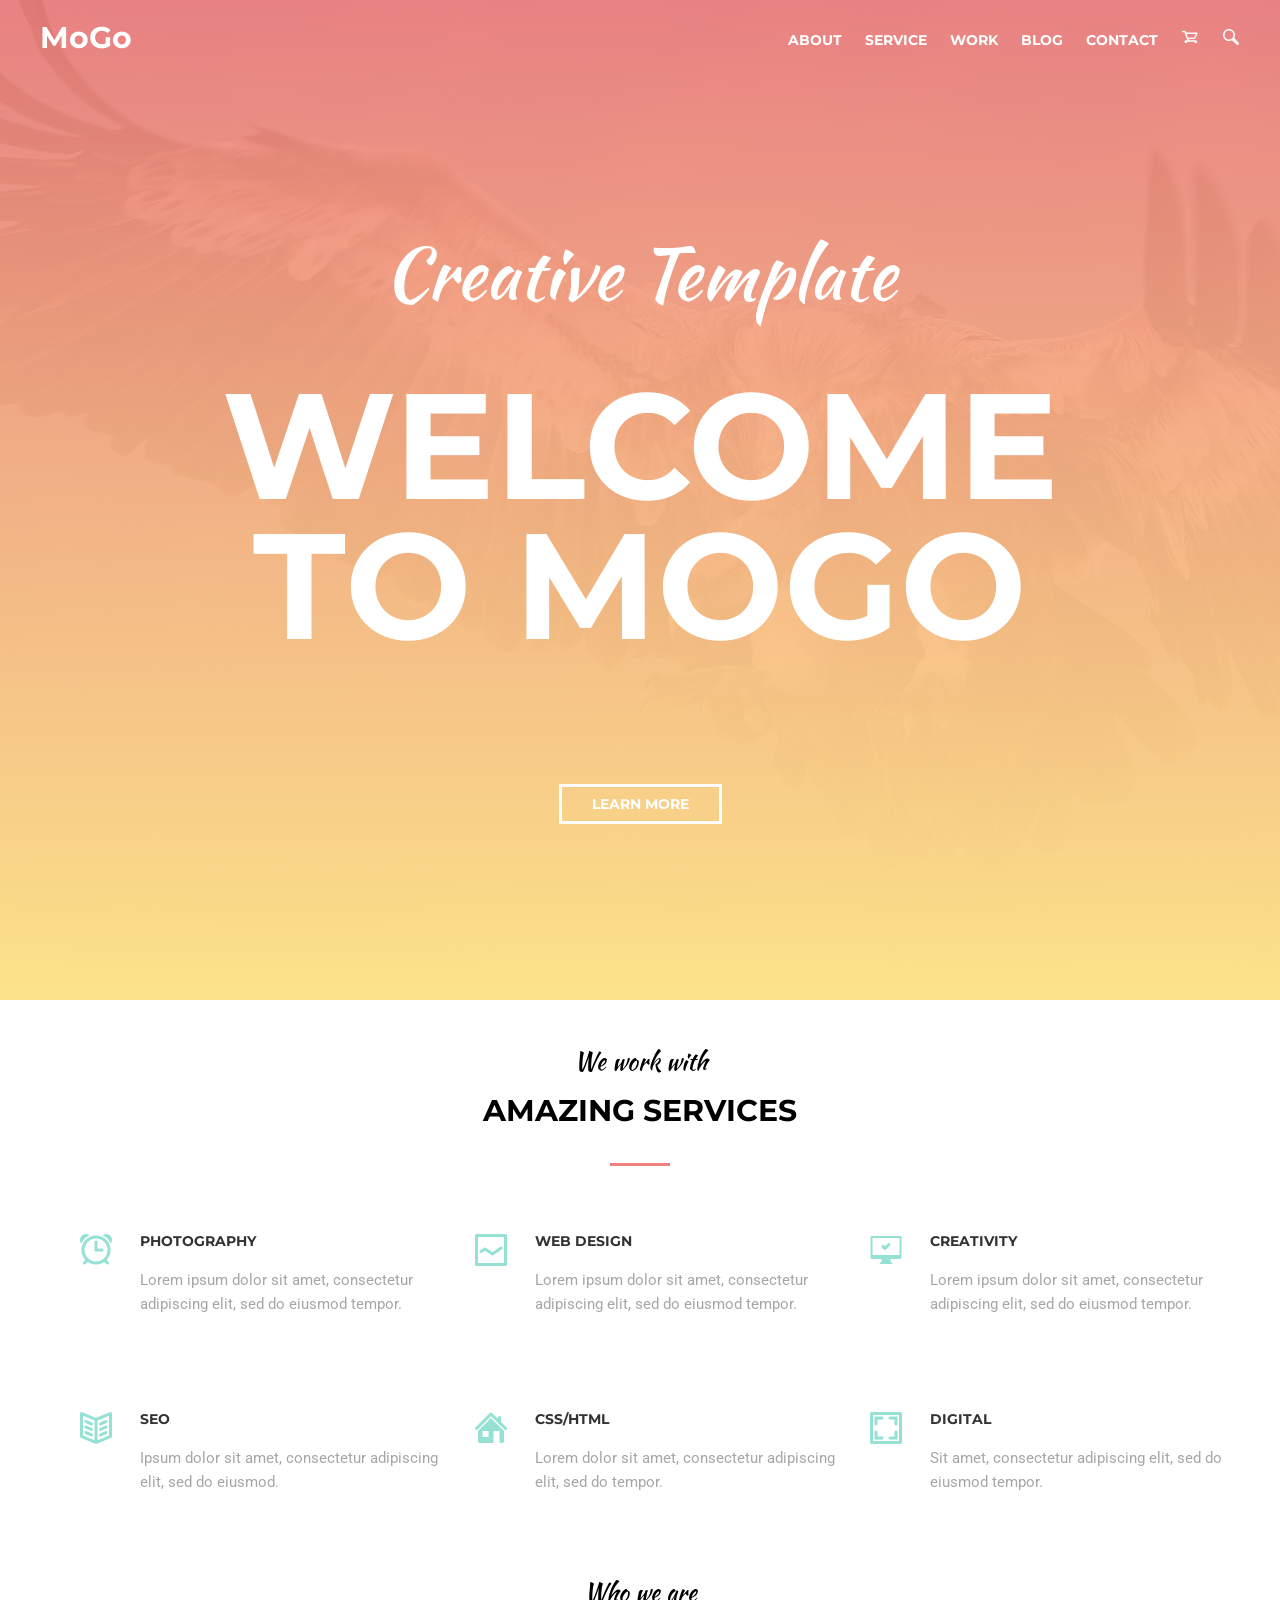
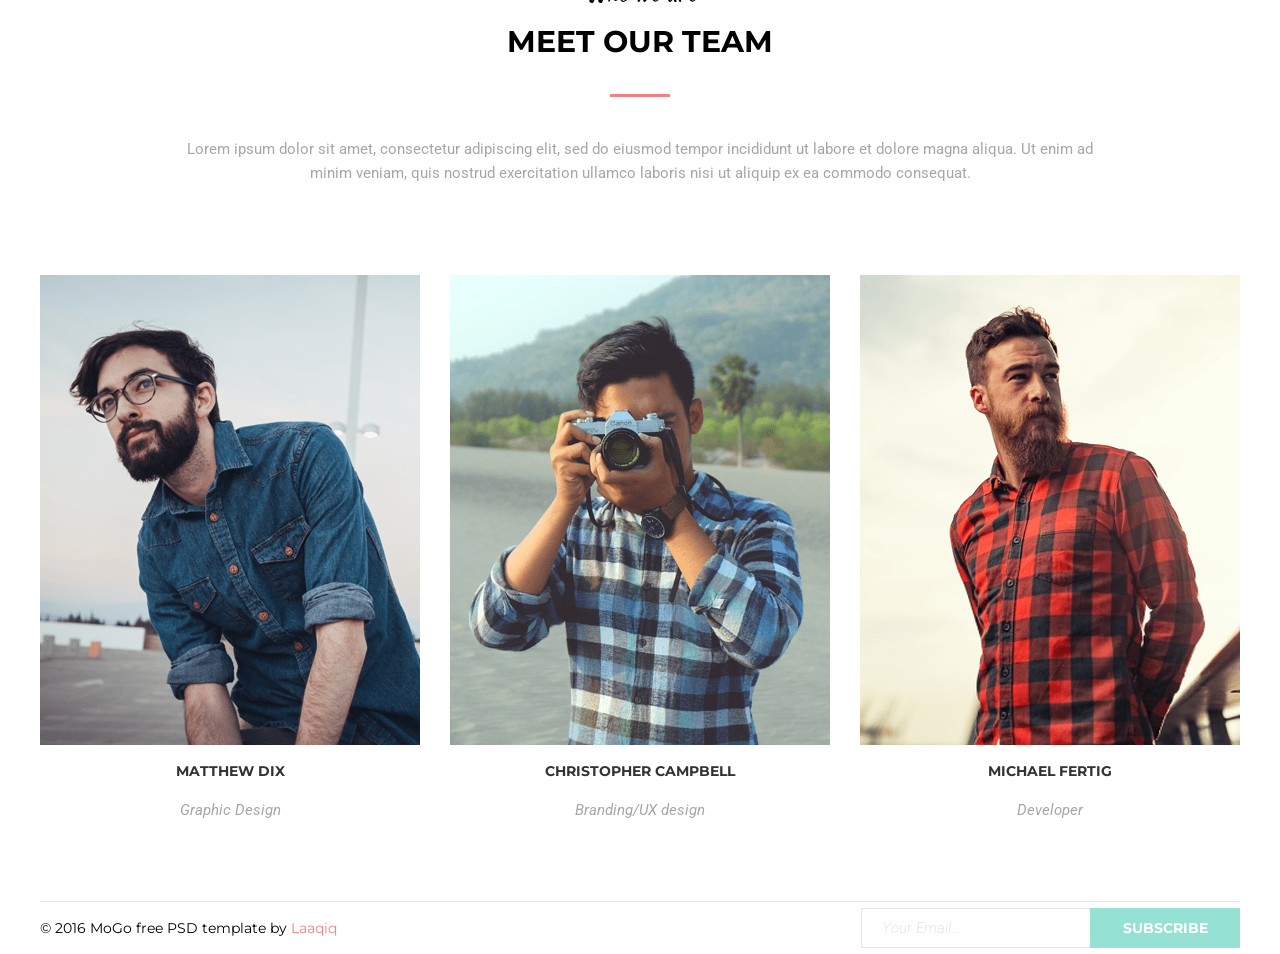
==== commit a91cbb69: "hw11 done" ====
--- a/index.html
+++ b/index.html
@@ -4,10 +4,9 @@
     <meta charset="UTF-8" />
     <meta name="viewport" content="width=device-width, initial-scale=1.0" />
     <title>Document</title>
-    <link rel="stylesheet" href="/css/normalize.css" />
-    <link rel="stylesheet" href="css/style.css" />
+    <link rel="stylesheet" href="css/styles.css" />
     <link
-      href="https://fonts.googleapis.com/css?family=Kaushan+Script%7CMontserrat:400,700%7CRoboto:300i,400&display=swap"
+      href="https://fonts.googleapis.com/css?family=Kaushan+Script|Montserrat:400,700|Roboto:300i,400&display=swap"
       rel="stylesheet"
     />
   </head>
@@ -16,7 +15,7 @@
       <header class="page-header">
         <nav class="page-nav container">
           <a href="#" class="site-logo">MoGo</a>
-          <ul class="list site-navigation page-nav__site-navigation">
+          <ul class="site-navigation page-nav__site-navigation">
             <li class="site-navigation__item">
               <a href="#" class="site-navigation__link">about</a>
             </li>
@@ -35,14 +34,14 @@
             <li class="site-navigation__item">
               <a href="#" class="site-navigation__link">
                 <svg class="site-navigation--svg">
-                  <use href="img/sprite-header.svg#cart"></use>
+                  <use href="images/sprite.svg#shopping-cart"></use>
                 </svg>
               </a>
             </li>
             <li class="site-navigation__item">
               <a href="#" class="site-navigation__link">
                 <svg class="site-navigation--svg">
-                  <use href="img/sprite-header.svg#glass"></use>
+                  <use href="images/sprite.svg#magnifying-glass"></use>
                 </svg>
               </a>
             </li>
@@ -118,31 +117,26 @@
           <div class="team__list section__list">
             <div class="team__item">
               <div class="team__item-img">
-                <img 
-                srcset="/img/team/photo1-min.png 380w, /img/team/photo1@2x-min.png 760w"
-                src="img/team/photo1-min.png"
-                sizes="380px"
-                alt="matthew-dix"
-                height="470" />
+                <img src="images/photo1-min.png" alt="matthew-dix" />
                 <div class="team__item-overlay">
                   <a href="#" class="team__item-link">
                     <svg class="team__item-svg">
-                      <use href="img/sprite.svg#facebook"></use>
-                    </svg>
-                  </a>
-                  <a href="#" class="team__item-link">
-                    <svg class="team__item-svg">
-                      <use href="img/sprite.svg#twitter"></use>
-                    </svg>
-                  </a>
-                  <a href="#" class="team__item-link">
-                    <svg class="team__item-svg">
-                      <use href="img/sprite.svg#pinterest"></use>
-                    </svg>
-                  </a>
-                  <a href="#" class="team__item-link">
-                    <svg class="team__item-svg">
-                      <use href="img/sprite.svg#instagram"></use>
+                      <use href="images/sprite.svg#facebook"></use>
+                    </svg>
+                  </a>
+                  <a href="#" class="team__item-link">
+                    <svg class="team__item-svg">
+                      <use href="images/sprite.svg#twitter"></use>
+                    </svg>
+                  </a>
+                  <a href="#" class="team__item-link">
+                    <svg class="team__item-svg">
+                      <use href="images/sprite.svg#pinterest"></use>
+                    </svg>
+                  </a>
+                  <a href="#" class="team__item-link">
+                    <svg class="team__item-svg">
+                      <use href="images/sprite.svg#instagram"></use>
                     </svg>
                   </a>
                 </div>
@@ -152,31 +146,26 @@
             </div>
             <div class="team__item">
               <div class="team__item-img">
-                <img 
-                srcset="/img/team/photo2-min.png 380w, /img/team/photo2@2x-min.png 760w"
-                src="img/team/photo1-min.png"
-                sizes="380px"
-                alt="christopher-campbell"
-                height="470" />
+                <img src="images/photo2-min.png" alt="christopher-campbell" />
                 <div class="team__item-overlay">
                   <a href="#" class="team__item-link">
                     <svg class="team__item-svg">
-                      <use href="img/sprite.svg#facebook"></use>
-                    </svg>
-                  </a>
-                  <a href="#" class="team__item-link">
-                    <svg class="team__item-svg">
-                      <use href="img/sprite.svg#twitter"></use>
-                    </svg>
-                  </a>
-                  <a href="#" class="team__item-link">
-                    <svg class="team__item-svg">
-                      <use href="img/sprite.svg#pinterest"></use>
-                    </svg>
-                  </a>
-                  <a href="#" class="team__item-link">
-                    <svg class="team__item-svg">
-                      <use href="img/sprite.svg#instagram"></use>
+                      <use href="images/sprite.svg#facebook"></use>
+                    </svg>
+                  </a>
+                  <a href="#" class="team__item-link">
+                    <svg class="team__item-svg">
+                      <use href="images/sprite.svg#twitter"></use>
+                    </svg>
+                  </a>
+                  <a href="#" class="team__item-link">
+                    <svg class="team__item-svg">
+                      <use href="images/sprite.svg#pinterest"></use>
+                    </svg>
+                  </a>
+                  <a href="#" class="team__item-link">
+                    <svg class="team__item-svg">
+                      <use href="images/sprite.svg#instagram"></use>
                     </svg>
                   </a>
                 </div>
@@ -186,31 +175,26 @@
             </div>
             <div class="team__item">
               <div class="team__item-img">
-                <img 
-                srcset="/img/team/photo3-min.png 380w, /img/team/photo3@2x-min.png 760w"
-                src="img/team/photo3-min.png"
-                sizes="380px"
-                alt="michael-fertig"
-                height="470" />
+                <img src="images/photo3-min.png" alt="michael-fertig" />
                 <div class="team__item-overlay">
                   <a href="#" class="team__item-link">
                     <svg class="team__item-svg">
-                      <use href="img/sprite.svg#facebook"></use>
-                    </svg>
-                  </a>
-                  <a href="#" class="team__item-link">
-                    <svg class="team__item-svg">
-                      <use href="img/sprite.svg#twitter"></use>
-                    </svg>
-                  </a>
-                  <a href="#" class="team__item-link">
-                    <svg class="team__item-svg">
-                      <use href="img/sprite.svg#pinterest"></use>
-                    </svg>
-                  </a>
-                  <a href="#" class="team__item-link">
-                    <svg class="team__item-svg">
-                      <use href="img/sprite.svg#instagram"></use>
+                      <use href="images/sprite.svg#facebook"></use>
+                    </svg>
+                  </a>
+                  <a href="#" class="team__item-link">
+                    <svg class="team__item-svg">
+                      <use href="images/sprite.svg#twitter"></use>
+                    </svg>
+                  </a>
+                  <a href="#" class="team__item-link">
+                    <svg class="team__item-svg">
+                      <use href="images/sprite.svg#pinterest"></use>
+                    </svg>
+                  </a>
+                  <a href="#" class="team__item-link">
+                    <svg class="team__item-svg">
+                      <use href="images/sprite.svg#instagram"></use>
                     </svg>
                   </a>
                 </div>
@@ -235,4 +219,4 @@
       </footer>
     </div>
   </body>
-</html>
+</html>
--- a/css/styles.css
+++ b/css/styles.css
@@ -0,0 +1,993 @@
+@charset "UTF-8";
+/*
+ * Все паршалы импортировать в этот файл
+ */
+/*! normalize.css v8.0.0 | MIT License | github.com/necolas/normalize.css */
+/* Document
+   ========================================================================== */
+/**
+ * 1. Correct the line height in all browsers.
+ * 2. Prevent adjustments of font size after orientation changes in iOS.
+ */
+html {
+  line-height: 1.15;
+  /* 1 */
+  -webkit-text-size-adjust: 100%;
+  /* 2 */ }
+
+/* Sections
+     ========================================================================== */
+/**
+   * Remove the margin in all browsers.
+   */
+body {
+  margin: 0; }
+
+/**
+   * Correct the font size and margin on `h1` elements within `section` and
+   * `article` contexts in Chrome, Firefox, and Safari.
+   */
+h1 {
+  font-size: 2em;
+  margin: 0.67em 0; }
+
+/* Grouping content
+     ========================================================================== */
+/**
+   * 1. Add the correct box sizing in Firefox.
+   * 2. Show the overflow in Edge and IE.
+   */
+hr {
+  box-sizing: content-box;
+  /* 1 */
+  height: 0;
+  /* 1 */
+  overflow: visible;
+  /* 2 */ }
+
+/**
+   * 1. Correct the inheritance and scaling of font size in all browsers.
+   * 2. Correct the odd `em` font sizing in all browsers.
+   */
+pre {
+  font-family: monospace, monospace;
+  /* 1 */
+  font-size: 1em;
+  /* 2 */ }
+
+/* Text-level semantics
+     ========================================================================== */
+/**
+   * Remove the gray background on active links in IE 10.
+   */
+a {
+  background-color: transparent; }
+
+/**
+   * 1. Remove the bottom border in Chrome 57-
+   * 2. Add the correct text decoration in Chrome, Edge, IE, Opera, and Safari.
+   */
+abbr[title] {
+  border-bottom: none;
+  /* 1 */
+  text-decoration: underline;
+  /* 2 */
+  text-decoration: underline dotted;
+  /* 2 */ }
+
+/**
+   * Add the correct font weight in Chrome, Edge, and Safari.
+   */
+b,
+strong {
+  font-weight: bolder; }
+
+/**
+   * 1. Correct the inheritance and scaling of font size in all browsers.
+   * 2. Correct the odd `em` font sizing in all browsers.
+   */
+code,
+kbd,
+samp {
+  font-family: monospace, monospace;
+  /* 1 */
+  font-size: 1em;
+  /* 2 */ }
+
+/**
+   * Add the correct font size in all browsers.
+   */
+small {
+  font-size: 80%; }
+
+/**
+   * Prevent `sub` and `sup` elements from affecting the line height in
+   * all browsers.
+   */
+sub,
+sup {
+  font-size: 75%;
+  line-height: 0;
+  position: relative;
+  vertical-align: baseline; }
+
+sub {
+  bottom: -0.25em; }
+
+sup {
+  top: -0.5em; }
+
+/* Embedded content
+     ========================================================================== */
+/**
+   * Remove the border on images inside links in IE 10.
+   */
+img {
+  border-style: none; }
+
+/* Forms
+     ========================================================================== */
+/**
+   * 1. Change the font styles in all browsers.
+   * 2. Remove the margin in Firefox and Safari.
+   */
+button,
+input,
+optgroup,
+select,
+textarea {
+  font-family: inherit;
+  /* 1 */
+  font-size: 100%;
+  /* 1 */
+  line-height: 1.15;
+  /* 1 */
+  margin: 0;
+  /* 2 */ }
+
+/**
+   * Show the overflow in IE.
+   * 1. Show the overflow in Edge.
+   */
+button,
+input {
+  /* 1 */
+  overflow: visible; }
+
+/**
+   * Remove the inheritance of text transform in Edge, Firefox, and IE.
+   * 1. Remove the inheritance of text transform in Firefox.
+   */
+button,
+select {
+  /* 1 */
+  text-transform: none; }
+
+/**
+   * Correct the inability to style clickable types in iOS and Safari.
+   */
+button,
+[type="button"],
+[type="reset"],
+[type="submit"] {
+  -webkit-appearance: button; }
+
+/**
+   * Remove the inner border and padding in Firefox.
+   */
+button::-moz-focus-inner,
+[type="button"]::-moz-focus-inner,
+[type="reset"]::-moz-focus-inner,
+[type="submit"]::-moz-focus-inner {
+  border-style: none;
+  padding: 0; }
+
+/**
+   * Restore the focus styles unset by the previous rule.
+   */
+button:-moz-focusring,
+[type="button"]:-moz-focusring,
+[type="reset"]:-moz-focusring,
+[type="submit"]:-moz-focusring {
+  outline: 1px dotted ButtonText; }
+
+/**
+   * Correct the padding in Firefox.
+   */
+fieldset {
+  padding: 0.35em 0.75em 0.625em; }
+
+/**
+   * 1. Correct the text wrapping in Edge and IE.
+   * 2. Correct the color inheritance from `fieldset` elements in IE.
+   * 3. Remove the padding so developers are not caught out when they zero out
+   *    `fieldset` elements in all browsers.
+   */
+legend {
+  box-sizing: border-box;
+  /* 1 */
+  color: inherit;
+  /* 2 */
+  display: table;
+  /* 1 */
+  max-width: 100%;
+  /* 1 */
+  padding: 0;
+  /* 3 */
+  white-space: normal;
+  /* 1 */ }
+
+/**
+   * Add the correct vertical alignment in Chrome, Firefox, and Opera.
+   */
+progress {
+  vertical-align: baseline; }
+
+/**
+   * Remove the default vertical scrollbar in IE 10+.
+   */
+textarea {
+  overflow: auto; }
+
+/**
+   * 1. Add the correct box sizing in IE 10.
+   * 2. Remove the padding in IE 10.
+   */
+[type="checkbox"],
+[type="radio"] {
+  box-sizing: border-box;
+  /* 1 */
+  padding: 0;
+  /* 2 */ }
+
+/**
+   * Correct the cursor style of increment and decrement buttons in Chrome.
+   */
+[type="number"]::-webkit-inner-spin-button,
+[type="number"]::-webkit-outer-spin-button {
+  height: auto; }
+
+/**
+   * 1. Correct the odd appearance in Chrome and Safari.
+   * 2. Correct the outline style in Safari.
+   */
+[type="search"] {
+  -webkit-appearance: textfield;
+  /* 1 */
+  outline-offset: -2px;
+  /* 2 */ }
+
+/**
+   * Remove the inner padding in Chrome and Safari on macOS.
+   */
+[type="search"]::-webkit-search-decoration {
+  -webkit-appearance: none; }
+
+/**
+   * 1. Correct the inability to style clickable types in iOS and Safari.
+   * 2. Change font properties to `inherit` in Safari.
+   */
+::-webkit-file-upload-button {
+  -webkit-appearance: button;
+  /* 1 */
+  font: inherit;
+  /* 2 */ }
+
+/* Interactive
+     ========================================================================== */
+/*
+   * Add the correct display in Edge, IE 10+, and Firefox.
+   */
+details {
+  display: block; }
+
+/*
+   * Add the correct display in all browsers.
+   */
+summary {
+  display: list-item; }
+
+/* Misc
+     ========================================================================== */
+/**
+   * Add the correct display in IE 10+.
+   */
+template {
+  display: none; }
+
+/**
+   * Add the correct display in IE 10.
+   */
+[hidden] {
+  display: none; }
+
+html {
+  box-sizing: border-box; }
+
+*,
+*::before,
+*::after {
+  box-sizing: inherit; }
+
+body {
+  font-family: 'Roboto', sans-serif;
+  margin: 0;
+  font-size: 15px;
+  line-height: 24px; }
+
+#wrapper {
+  position: relative;
+  width: 100%;
+  overflow: hidden; }
+
+img {
+  display: block;
+  max-width: 100%;
+  height: auto; }
+
+a {
+  text-decoration: none; }
+
+.site-navigation__item, .services__item {
+  display: block;
+  text-decoration: none; }
+
+/*! normalize.css v8.0.0 | MIT License | github.com/necolas/normalize.css */
+/* Document
+   ========================================================================== */
+/**
+ * 1. Correct the line height in all browsers.
+ * 2. Prevent adjustments of font size after orientation changes in iOS.
+ */
+html {
+  line-height: 1.15;
+  /* 1 */
+  -webkit-text-size-adjust: 100%;
+  /* 2 */ }
+
+/* Sections
+     ========================================================================== */
+/**
+   * Remove the margin in all browsers.
+   */
+body {
+  margin: 0; }
+
+/**
+   * Correct the font size and margin on `h1` elements within `section` and
+   * `article` contexts in Chrome, Firefox, and Safari.
+   */
+h1 {
+  font-size: 2em;
+  margin: 0.67em 0; }
+
+/* Grouping content
+     ========================================================================== */
+/**
+   * 1. Add the correct box sizing in Firefox.
+   * 2. Show the overflow in Edge and IE.
+   */
+hr {
+  box-sizing: content-box;
+  /* 1 */
+  height: 0;
+  /* 1 */
+  overflow: visible;
+  /* 2 */ }
+
+/**
+   * 1. Correct the inheritance and scaling of font size in all browsers.
+   * 2. Correct the odd `em` font sizing in all browsers.
+   */
+pre {
+  font-family: monospace, monospace;
+  /* 1 */
+  font-size: 1em;
+  /* 2 */ }
+
+/* Text-level semantics
+     ========================================================================== */
+/**
+   * Remove the gray background on active links in IE 10.
+   */
+a {
+  background-color: transparent; }
+
+/**
+   * 1. Remove the bottom border in Chrome 57-
+   * 2. Add the correct text decoration in Chrome, Edge, IE, Opera, and Safari.
+   */
+abbr[title] {
+  border-bottom: none;
+  /* 1 */
+  text-decoration: underline;
+  /* 2 */
+  text-decoration: underline dotted;
+  /* 2 */ }
+
+/**
+   * Add the correct font weight in Chrome, Edge, and Safari.
+   */
+b,
+strong {
+  font-weight: bolder; }
+
+/**
+   * 1. Correct the inheritance and scaling of font size in all browsers.
+   * 2. Correct the odd `em` font sizing in all browsers.
+   */
+code,
+kbd,
+samp {
+  font-family: monospace, monospace;
+  /* 1 */
+  font-size: 1em;
+  /* 2 */ }
+
+/**
+   * Add the correct font size in all browsers.
+   */
+small {
+  font-size: 80%; }
+
+/**
+   * Prevent `sub` and `sup` elements from affecting the line height in
+   * all browsers.
+   */
+sub,
+sup {
+  font-size: 75%;
+  line-height: 0;
+  position: relative;
+  vertical-align: baseline; }
+
+sub {
+  bottom: -0.25em; }
+
+sup {
+  top: -0.5em; }
+
+/* Embedded content
+     ========================================================================== */
+/**
+   * Remove the border on images inside links in IE 10.
+   */
+img {
+  border-style: none; }
+
+/* Forms
+     ========================================================================== */
+/**
+   * 1. Change the font styles in all browsers.
+   * 2. Remove the margin in Firefox and Safari.
+   */
+button,
+input,
+optgroup,
+select,
+textarea {
+  font-family: inherit;
+  /* 1 */
+  font-size: 100%;
+  /* 1 */
+  line-height: 1.15;
+  /* 1 */
+  margin: 0;
+  /* 2 */ }
+
+/**
+   * Show the overflow in IE.
+   * 1. Show the overflow in Edge.
+   */
+button,
+input {
+  /* 1 */
+  overflow: visible; }
+
+/**
+   * Remove the inheritance of text transform in Edge, Firefox, and IE.
+   * 1. Remove the inheritance of text transform in Firefox.
+   */
+button,
+select {
+  /* 1 */
+  text-transform: none; }
+
+/**
+   * Correct the inability to style clickable types in iOS and Safari.
+   */
+button,
+[type="button"],
+[type="reset"],
+[type="submit"] {
+  -webkit-appearance: button; }
+
+/**
+   * Remove the inner border and padding in Firefox.
+   */
+button::-moz-focus-inner,
+[type="button"]::-moz-focus-inner,
+[type="reset"]::-moz-focus-inner,
+[type="submit"]::-moz-focus-inner {
+  border-style: none;
+  padding: 0; }
+
+/**
+   * Restore the focus styles unset by the previous rule.
+   */
+button:-moz-focusring,
+[type="button"]:-moz-focusring,
+[type="reset"]:-moz-focusring,
+[type="submit"]:-moz-focusring {
+  outline: 1px dotted ButtonText; }
+
+/**
+   * Correct the padding in Firefox.
+   */
+fieldset {
+  padding: 0.35em 0.75em 0.625em; }
+
+/**
+   * 1. Correct the text wrapping in Edge and IE.
+   * 2. Correct the color inheritance from `fieldset` elements in IE.
+   * 3. Remove the padding so developers are not caught out when they zero out
+   *    `fieldset` elements in all browsers.
+   */
+legend {
+  box-sizing: border-box;
+  /* 1 */
+  color: inherit;
+  /* 2 */
+  display: table;
+  /* 1 */
+  max-width: 100%;
+  /* 1 */
+  padding: 0;
+  /* 3 */
+  white-space: normal;
+  /* 1 */ }
+
+/**
+   * Add the correct vertical alignment in Chrome, Firefox, and Opera.
+   */
+progress {
+  vertical-align: baseline; }
+
+/**
+   * Remove the default vertical scrollbar in IE 10+.
+   */
+textarea {
+  overflow: auto; }
+
+/**
+   * 1. Add the correct box sizing in IE 10.
+   * 2. Remove the padding in IE 10.
+   */
+[type="checkbox"],
+[type="radio"] {
+  box-sizing: border-box;
+  /* 1 */
+  padding: 0;
+  /* 2 */ }
+
+/**
+   * Correct the cursor style of increment and decrement buttons in Chrome.
+   */
+[type="number"]::-webkit-inner-spin-button,
+[type="number"]::-webkit-outer-spin-button {
+  height: auto; }
+
+/**
+   * 1. Correct the odd appearance in Chrome and Safari.
+   * 2. Correct the outline style in Safari.
+   */
+[type="search"] {
+  -webkit-appearance: textfield;
+  /* 1 */
+  outline-offset: -2px;
+  /* 2 */ }
+
+/**
+   * Remove the inner padding in Chrome and Safari on macOS.
+   */
+[type="search"]::-webkit-search-decoration {
+  -webkit-appearance: none; }
+
+/**
+   * 1. Correct the inability to style clickable types in iOS and Safari.
+   * 2. Change font properties to `inherit` in Safari.
+   */
+::-webkit-file-upload-button {
+  -webkit-appearance: button;
+  /* 1 */
+  font: inherit;
+  /* 2 */ }
+
+/* Interactive
+     ========================================================================== */
+/*
+   * Add the correct display in Edge, IE 10+, and Firefox.
+   */
+details {
+  display: block; }
+
+/*
+   * Add the correct display in all browsers.
+   */
+summary {
+  display: list-item; }
+
+/* Misc
+     ========================================================================== */
+/**
+   * Add the correct display in IE 10+.
+   */
+template {
+  display: none; }
+
+/**
+   * Add the correct display in IE 10.
+   */
+[hidden] {
+  display: none; }
+
+html {
+  box-sizing: border-box; }
+
+*,
+*::before,
+*::after {
+  box-sizing: inherit; }
+
+body {
+  font-family: 'Roboto', sans-serif;
+  margin: 0;
+  font-size: 15px;
+  line-height: 24px; }
+
+#wrapper {
+  position: relative;
+  width: 100%;
+  overflow: hidden; }
+
+img {
+  display: block;
+  max-width: 100%;
+  height: auto; }
+
+a {
+  text-decoration: none; }
+
+:hover {
+  transition: linear 200ms; }
+
+.section__list {
+  display: flex;
+  justify-content: space-between;
+  flex-wrap: wrap; }
+
+.container {
+  max-width: 1200px;
+  margin: 0 auto;
+  padding: 0; }
+
+.page-header {
+  position: absolute;
+  width: 100%;
+  font-family: "Montserrat", sans-serif;
+  margin: 0 auto;
+  padding: 0 15px; }
+
+.page-nav {
+  display: flex;
+  align-items: flex-end;
+  justify-content: space-between;
+  min-height: 50px; }
+
+.page-nav__site-navigation {
+  width: 492px; }
+
+.site-logo {
+  color: #fff;
+  font-size: 30px;
+  font-weight: 700; }
+
+.site-navigation {
+  display: flex;
+  justify-content: space-between;
+  align-items: flex-end;
+  text-transform: uppercase;
+  font-weight: 400;
+  font-size: 14px;
+  line-height: 1;
+  margin-bottom: 0; }
+
+.site-navigation__item:hover ::after {
+  visibility: visible; }
+
+.site-navigation__link {
+  font-weight: bold;
+  color: #fff; }
+  .site-navigation__link:after {
+    position: relative;
+    bottom: -11px;
+    content: '';
+    display: block;
+    height: 3px;
+    width: auto;
+    background-color: #fce38a;
+    visibility: hidden; }
+  .site-navigation__link:hover {
+    color: #fce38a; }
+
+.site-navigation--svg {
+  height: 16px;
+  width: 18px; }
+
+.banner {
+  height: 1000px;
+  position: relative;
+  background-image: url("../images/background_bird.png");
+  background-size: cover;
+  background-repeat: no-repeat;
+  background-position: center;
+  text-align: center;
+  color: #fff;
+  z-index: -1;
+  margin-bottom: 50px; }
+
+@media only screen and (-webkit-min-device-pixel-ratio: 2), only screen and (min-resolution: 192dpi), only screen and (min-resolution: 2dppx) {
+  .banner {
+    background: url(../images/background_bird@2x.png) no-repeat cover; } }
+
+.banner::before {
+  content: '';
+  position: absolute;
+  top: 0;
+  right: 0;
+  bottom: 0;
+  left: 0;
+  z-index: 0;
+  background: linear-gradient(0deg, #fce38a 0%, #f38181e6 100%); }
+
+.banner * {
+  position: relative;
+  z-index: 1; }
+
+.banner__header-top {
+  font-family: "Kaushan Script", sans-serif;
+  font-size: 72px;
+  line-height: 1.2;
+  font-weight: 400;
+  margin-top: 0;
+  padding-top: 230px; }
+
+.banner__header-bottom {
+  font-family: "Montserrat", sans-serif;
+  text-transform: uppercase;
+  font-size: 150px;
+  line-height: 140px;
+  padding: 0 60px;
+  margin: 0 0 136px; }
+
+.banner__button {
+  font-size: 14px;
+  border: 3px solid #fff;
+  padding: 8px 30px;
+  font-weight: bold;
+  color: #fff;
+  text-transform: uppercase;
+  font-family: "Montserrat", sans-serif; }
+
+.services {
+  max-width: 1200px;
+  margin: 0 auto;
+  margin-bottom: 72px; }
+
+.services__header-top {
+  text-align: center;
+  font-family: "Kaushan Script", sans-serif, cursive;
+  font-weight: normal;
+  font-size: 24px;
+  padding: 0;
+  margin: 0; }
+
+.services__header-bottom {
+  font-family: "Montserrat", sans-serif;
+  text-transform: uppercase;
+  font-size: 30px;
+  text-align: center; }
+  .services__header-bottom:after {
+    content: '';
+    display: block;
+    height: 3px;
+    width: 60px;
+    background-color: #f38181;
+    margin: 40px auto 63px; }
+
+.services__item {
+  position: relative;
+  flex: 0 0 370px;
+  margin-bottom: 76px; }
+
+.services__item:nth-child(n + 3) {
+  margin-bottom: 0px; }
+
+.services__iсon::before {
+  position: absolute;
+  content: '';
+  display: block;
+  top: 5px;
+  height: 32px;
+  width: 32px;
+  background-repeat: no-repeat;
+  background-position: left; }
+
+.services__item-title {
+  text-transform: uppercase;
+  font-family: "Montserrat", sans-serif;
+  font-weight: bold;
+  color: #333;
+  font-size: 14px;
+  margin: 0;
+  margin-left: 60px; }
+
+.services__item-text {
+  padding-left: 60px;
+  color: #a6a6a6; }
+
+.services__iсon--clock::before {
+  background-image: url(../images/icons/photography.png); }
+
+.services__iсon--graph::before {
+  background-image: url(../images/icons/web-desing.png); }
+
+.services__iсon--computer::before {
+  background-image: url(../images/icons/creativity.png); }
+
+.services__iсon--book::before {
+  background-image: url(../images/icons/seo.png); }
+
+.services__iсon--house::before {
+  background-image: url(../images/icons/html.png); }
+
+.services__iсon--box::before {
+  background-image: url(../images/icons/digital.png); }
+
+.team {
+  margin-top: 25px;
+  max-width: 1200px;
+  margin: 0 auto;
+  padding: 0; }
+
+.team__header-top {
+  text-align: center;
+  font-family: "Kaushan Script", sans-serif, cursive;
+  font-weight: normal;
+  font-size: 24px;
+  padding: 0;
+  margin: 0; }
+
+.team__header-bottom {
+  font-family: "Montserrat", sans-serif;
+  text-transform: uppercase;
+  font-size: 30px;
+  text-align: center; }
+  .team__header-bottom::after {
+    content: '';
+    display: block;
+    height: 3px;
+    width: 60px;
+    background-color: #f38181;
+    margin: 40px auto 40px; }
+
+.team__info {
+  color: #a6a6a6;
+  text-align: center;
+  margin: 0 128px 90px; }
+
+.team__info-text {
+  margin: 0 auto 90px; }
+
+.team__list {
+  text-align: center;
+  padding-bottom: 64px; }
+
+.team__item-img {
+  position: relative; }
+  .team__item-img:hover {
+    transform: translate(-10px, -10px);
+    box-shadow: 10px 10px #95e1d3; }
+  .team__item-img:hover .team__item-overlay {
+    visibility: visible; }
+
+.team__item-overlay {
+  position: absolute;
+  top: 0;
+  right: 0;
+  bottom: 0;
+  left: 0;
+  background: linear-gradient(to bottom, rgba(243, 129, 129, 0.9) 0%, rgba(252, 227, 138, 0.9) 100%);
+  display: flex;
+  align-items: center;
+  justify-content: center;
+  visibility: hidden; }
+
+.team__item-link {
+  display: flex;
+  background-color: #fce38a;
+  width: 55px;
+  height: 55px;
+  align-items: center; }
+  .team__item-link:hover svg {
+    fill: #fff; }
+  .team__item-link:hover {
+    background-color: #f38181; }
+
+.team__item-link svg {
+  height: 26px;
+  fill: #f38181; }
+
+.team__item-link:not(:last-child) {
+  margin-right: 1px; }
+
+.team__item-name {
+  text-transform: uppercase;
+  font-family: "Montserrat", sans-serif;
+  color: #333;
+  font-size: 14px;
+  font-weight: bold; }
+
+.team__item-occupation {
+  font-style: italic;
+  color: #a6a6a6; }
+
+.footer__container {
+  display: flex;
+  max-width: 1200px;
+  justify-content: space-between;
+  align-items: center;
+  margin: 0 auto;
+  border-top: 1px solid #e5e5e5; }
+
+.footer__container-text {
+  font-family: "Montserrat", sans-serif;
+  font-size: 14px; }
+
+.footer__container-author {
+  color: #f38181; }
+
+form,
+input {
+  height: 40px;
+  line-height: 1; }
+
+input[type='submit'] {
+  padding: 0;
+  width: 150px;
+  margin-left: -5px;
+  background-color: #95e1d3;
+  color: #fff;
+  font-family: "Montserrat", sans-serif;
+  font-weight: 700;
+  font-size: 14px;
+  text-transform: uppercase;
+  border: none; }
+
+input[type='email'] {
+  padding: 0 20px;
+  width: 230px;
+  color: #e5e5e5;
+  font-family: "Roboto";
+  font-style: italic;
+  font-weight: 300;
+  font-size: 15px;
+  border: 1px solid #e5e5e5; }
+
+input::-webkit-input-placeholder {
+  color: #e5e5e5; }
+
+input[type='submit']:hover {
+  cursor: pointer; }
+
+/*# sourceMappingURL=[data-uri] */
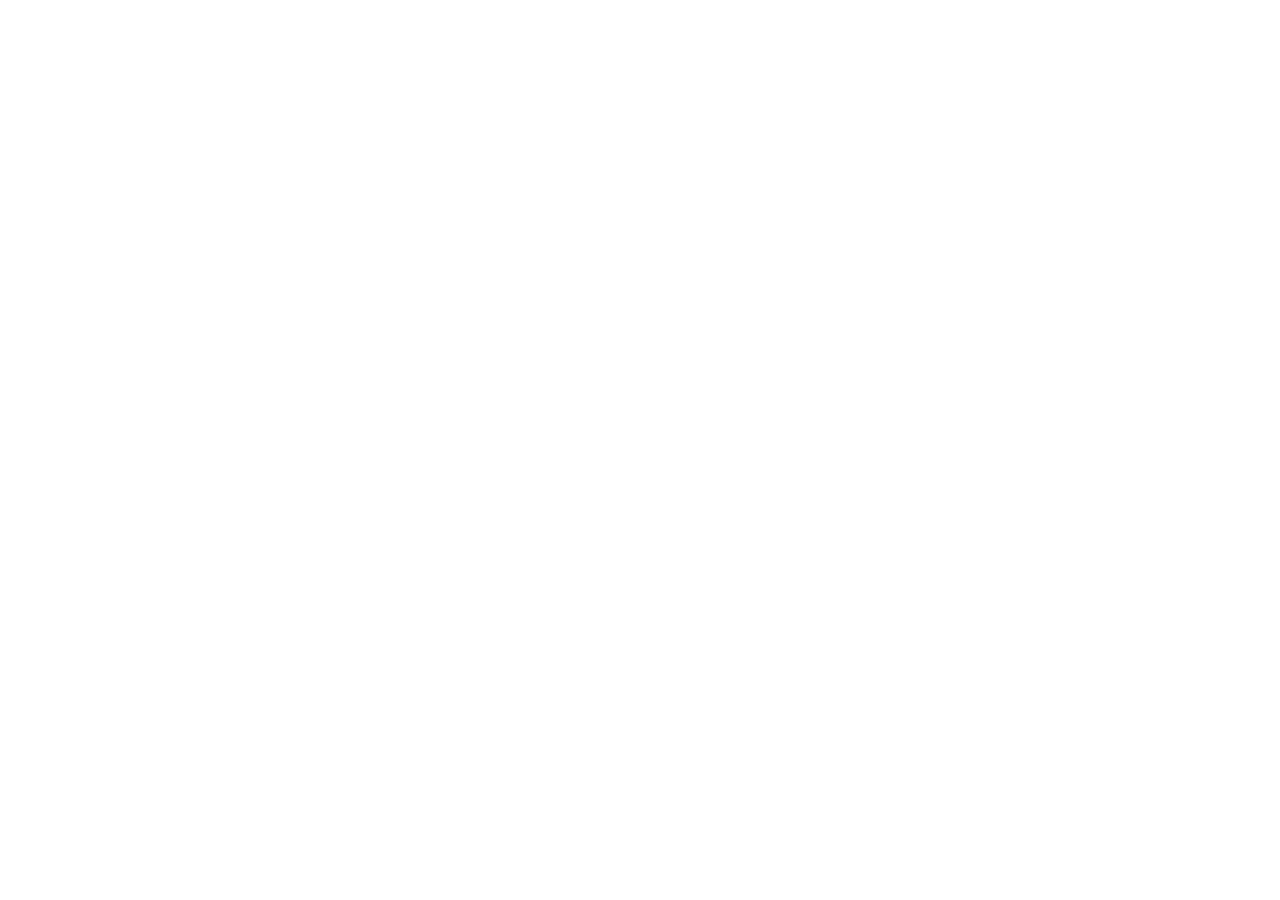
==== commit 2a035db5: "fixing gitpages non displaying page" ====
--- a/index.html
+++ b/index.html
@@ -1,222 +1,16 @@
 <!DOCTYPE html>
 <html lang="en">
-  <head>
-    <meta charset="UTF-8" />
-    <meta name="viewport" content="width=device-width, initial-scale=1.0" />
+<head>
+    <meta charset="UTF-8">
+    <meta name="viewport" content="width=device-width, initial-scale=1.0">
     <title>Document</title>
-    <link rel="stylesheet" href="css/styles.css" />
-    <link
-      href="https://fonts.googleapis.com/css?family=Kaushan+Script|Montserrat:400,700|Roboto:300i,400&display=swap"
-      rel="stylesheet"
-    />
-  </head>
-  <body>
-    <div id="wrapper">
-      <header class="page-header">
-        <nav class="page-nav container">
-          <a href="#" class="site-logo">MoGo</a>
-          <ul class="site-navigation page-nav__site-navigation">
-            <li class="site-navigation__item">
-              <a href="#" class="site-navigation__link">about</a>
-            </li>
-            <li class="site-navigation__item">
-              <a href="#" class="site-navigation__link">service</a>
-            </li>
-            <li class="site-navigation__item">
-              <a href="#" class="site-navigation__link">work</a>
-            </li>
-            <li class="site-navigation__item">
-              <a href="#" class="site-navigation__link">blog</a>
-            </li>
-            <li class="site-navigation__item">
-              <a href="#" class="site-navigation__link">contact</a>
-            </li>
-            <li class="site-navigation__item">
-              <a href="#" class="site-navigation__link">
-                <svg class="site-navigation--svg">
-                  <use href="images/sprite.svg#shopping-cart"></use>
-                </svg>
-              </a>
-            </li>
-            <li class="site-navigation__item">
-              <a href="#" class="site-navigation__link">
-                <svg class="site-navigation--svg">
-                  <use href="images/sprite.svg#magnifying-glass"></use>
-                </svg>
-              </a>
-            </li>
-          </ul>
-        </nav>
-      </header>
-      <main class="main">
-        <section class="banner">
-          <div class="container">
-            <h2 class="banner__header-top">Creative Template</h2>
-            <h3 class="banner__header-bottom">welcome to mogo</h3>
-            <a class="banner__button" href="#">learn more</a>
-          </div>
-        </section>
-        <section class="services container">
-          <h2 class="services__header-top">We work with</h2>
-          <h2 class="services__header-bottom">amazing services</h2>
-          <ul class="list section__list">
-            <li class="services__item services__iсon services__iсon--clock">
-              <h3 class="services__item-title">photography</h3>
-              <p class="services__item-text">
-                Lorem ipsum dolor sit amet, consectetur adipiscing elit, sed do
-                eiusmod tempor.
-              </p>
-            </li>
-            <li class="services__item services__iсon services__iсon--graph">
-              <h3 class="services__item-title">web design</h3>
-              <p class="services__item-text">
-                Lorem ipsum dolor sit amet, consectetur adipiscing elit, sed do
-                eiusmod tempor.
-              </p>
-            </li>
-            <li class="services__item services__iсon services__iсon--computer">
-              <h3 class="services__item-title">creativity</h3>
-              <p class="services__item-text">
-                Lorem ipsum dolor sit amet, consectetur adipiscing elit, sed do
-                eiusmod tempor.
-              </p>
-            </li>
-            <li class="services__item services__iсon services__iсon--book">
-              <h3 class="services__item-title">seo</h3>
-              <p class="services__item-text">
-                Ipsum dolor sit amet, consectetur adipiscing elit, sed do
-                eiusmod.
-              </p>
-            </li>
-            <li class="services__item services__iсon services__iсon--house">
-              <h3 class="services__item-title">css/html</h3>
-              <p class="services__item-text">
-                Lorem dolor sit amet, consectetur adipiscing elit, sed do
-                tempor.
-              </p>
-            </li>
-            <li class="services__item services__iсon services__iсon--box">
-              <h3 class="services__item-title">digital</h3>
-              <p class="services__item-text">
-                Sit amet, consectetur adipiscing elit, sed do eiusmod tempor.
-              </p>
-            </li>
-          </ul>
-        </section>
-        <section class="team container">
-          <h2 class="team__header-top">Who we are</h2>
-          <h2 class="team__header-bottom">meet our team</h2>
-          <div class="team__info">
-            <p class="team__info-text">
-              Lorem ipsum dolor sit amet, consectetur adipiscing elit, sed do
-              eiusmod tempor incididunt ut labore et dolore magna aliqua. Ut
-              enim ad minim veniam, quis nostrud exercitation ullamco laboris
-              nisi ut aliquip ex ea commodo consequat.
-            </p>
-          </div>
-          <div class="team__list section__list">
-            <div class="team__item">
-              <div class="team__item-img">
-                <img src="images/photo1-min.png" alt="matthew-dix" />
-                <div class="team__item-overlay">
-                  <a href="#" class="team__item-link">
-                    <svg class="team__item-svg">
-                      <use href="images/sprite.svg#facebook"></use>
-                    </svg>
-                  </a>
-                  <a href="#" class="team__item-link">
-                    <svg class="team__item-svg">
-                      <use href="images/sprite.svg#twitter"></use>
-                    </svg>
-                  </a>
-                  <a href="#" class="team__item-link">
-                    <svg class="team__item-svg">
-                      <use href="images/sprite.svg#pinterest"></use>
-                    </svg>
-                  </a>
-                  <a href="#" class="team__item-link">
-                    <svg class="team__item-svg">
-                      <use href="images/sprite.svg#instagram"></use>
-                    </svg>
-                  </a>
-                </div>
-              </div>
-              <h3 class="team__item-name">matthew dix</h3>
-              <p class="team__item-occupation">Graphic Design</p>
-            </div>
-            <div class="team__item">
-              <div class="team__item-img">
-                <img src="images/photo2-min.png" alt="christopher-campbell" />
-                <div class="team__item-overlay">
-                  <a href="#" class="team__item-link">
-                    <svg class="team__item-svg">
-                      <use href="images/sprite.svg#facebook"></use>
-                    </svg>
-                  </a>
-                  <a href="#" class="team__item-link">
-                    <svg class="team__item-svg">
-                      <use href="images/sprite.svg#twitter"></use>
-                    </svg>
-                  </a>
-                  <a href="#" class="team__item-link">
-                    <svg class="team__item-svg">
-                      <use href="images/sprite.svg#pinterest"></use>
-                    </svg>
-                  </a>
-                  <a href="#" class="team__item-link">
-                    <svg class="team__item-svg">
-                      <use href="images/sprite.svg#instagram"></use>
-                    </svg>
-                  </a>
-                </div>
-              </div>
-              <h3 class="team__item-name">christopher campbell</h3>
-              <p class="team__item-occupation">Branding/UX design</p>
-            </div>
-            <div class="team__item">
-              <div class="team__item-img">
-                <img src="images/photo3-min.png" alt="michael-fertig" />
-                <div class="team__item-overlay">
-                  <a href="#" class="team__item-link">
-                    <svg class="team__item-svg">
-                      <use href="images/sprite.svg#facebook"></use>
-                    </svg>
-                  </a>
-                  <a href="#" class="team__item-link">
-                    <svg class="team__item-svg">
-                      <use href="images/sprite.svg#twitter"></use>
-                    </svg>
-                  </a>
-                  <a href="#" class="team__item-link">
-                    <svg class="team__item-svg">
-                      <use href="images/sprite.svg#pinterest"></use>
-                    </svg>
-                  </a>
-                  <a href="#" class="team__item-link">
-                    <svg class="team__item-svg">
-                      <use href="images/sprite.svg#instagram"></use>
-                    </svg>
-                  </a>
-                </div>
-              </div>
-              <h3 class="team__item-name">michael fertig</h3>
-              <p class="team__item-occupation">Developer</p>
-            </div>
-          </div>
-        </section>
-      </main>
-      <footer class="footer">
-        <div class="footer__container">
-          <p class="footer__container-text">
-            &#169; 2016 MoGo free PSD template by
-            <a href="#" class="footer__container-author">Laaqiq</a>
-          </p>
-          <form action="#" method="get">
-            <input type="email" name="main" placeholder="Your Email..." />
-            <input type="submit" value="subscribe" />
-          </form>
-        </div>
-      </footer>
-    </div>
-  </body>
+</head>
+<body>
+    <script src="task-1-hw.js" type="module"></script>
+    <script src="task-2-hw.js" type="module"></script>
+    <script src="task-3-hw.js" type="module"></script>
+    <script src="task-4-hw.js" type="module"></script>
+    <script src="task-5-hw.js" type="module"></script>
+    <script src="task-6-hw.js" type="module"></script>
+</body>
 </html>
